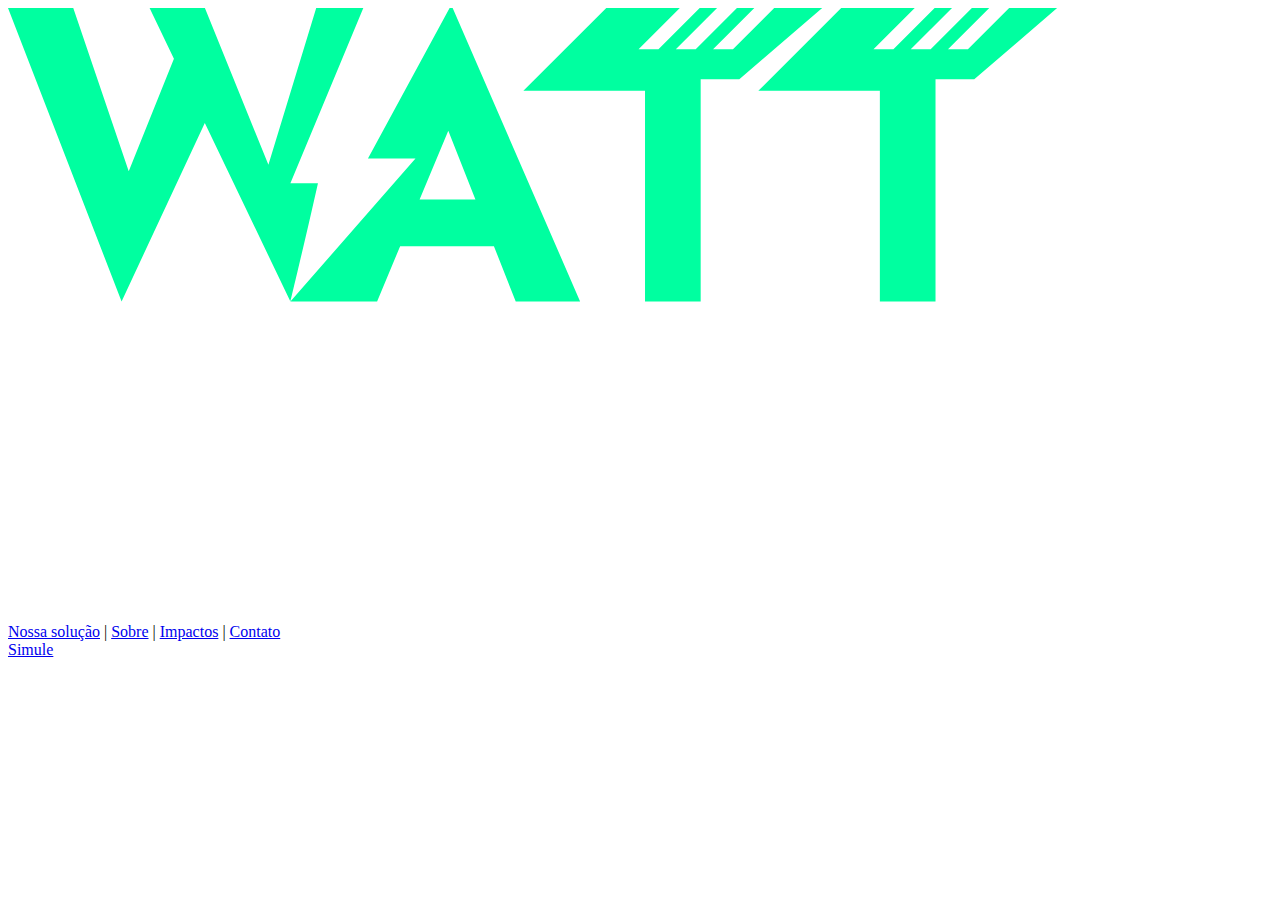
==== page/index.html @ 03fb56af "add: wrapper divs, site logo and navigation menu elements" ====
<!DOCTYPE html>
<html lang="en">
<head>
    <meta charset="UTF-8">
    <meta name="viewport" content="width=device-width, initial-scale=1.0">
    <title>WattWalk</title>
    <link rel="stylesheet" href="style.css">
</head>
<body>
    <div class="wrap">
        <div class="topnav">
            <div class="left">
                <img src="images/logo-01.svg">
            </div>
            <div class="right">
                <a class="right-text" href="#about-key"><span>Nossa solução</span></a>
                <a>|</a>
                <a class="right-text" href="#second-section">Sobre</a>
                <a>|</a>
                <a class="right-text" href="#impact-section">Impactos</a>
                <a>|</a>
                <a class="right-text" href="#contact">Contato</a>
                <a></a>
                <div class="simule-btn"><a href="#simulation">Simule</a></div>
            </div>

    </div>
    <script src="script.js"></script>
</body>
</html>
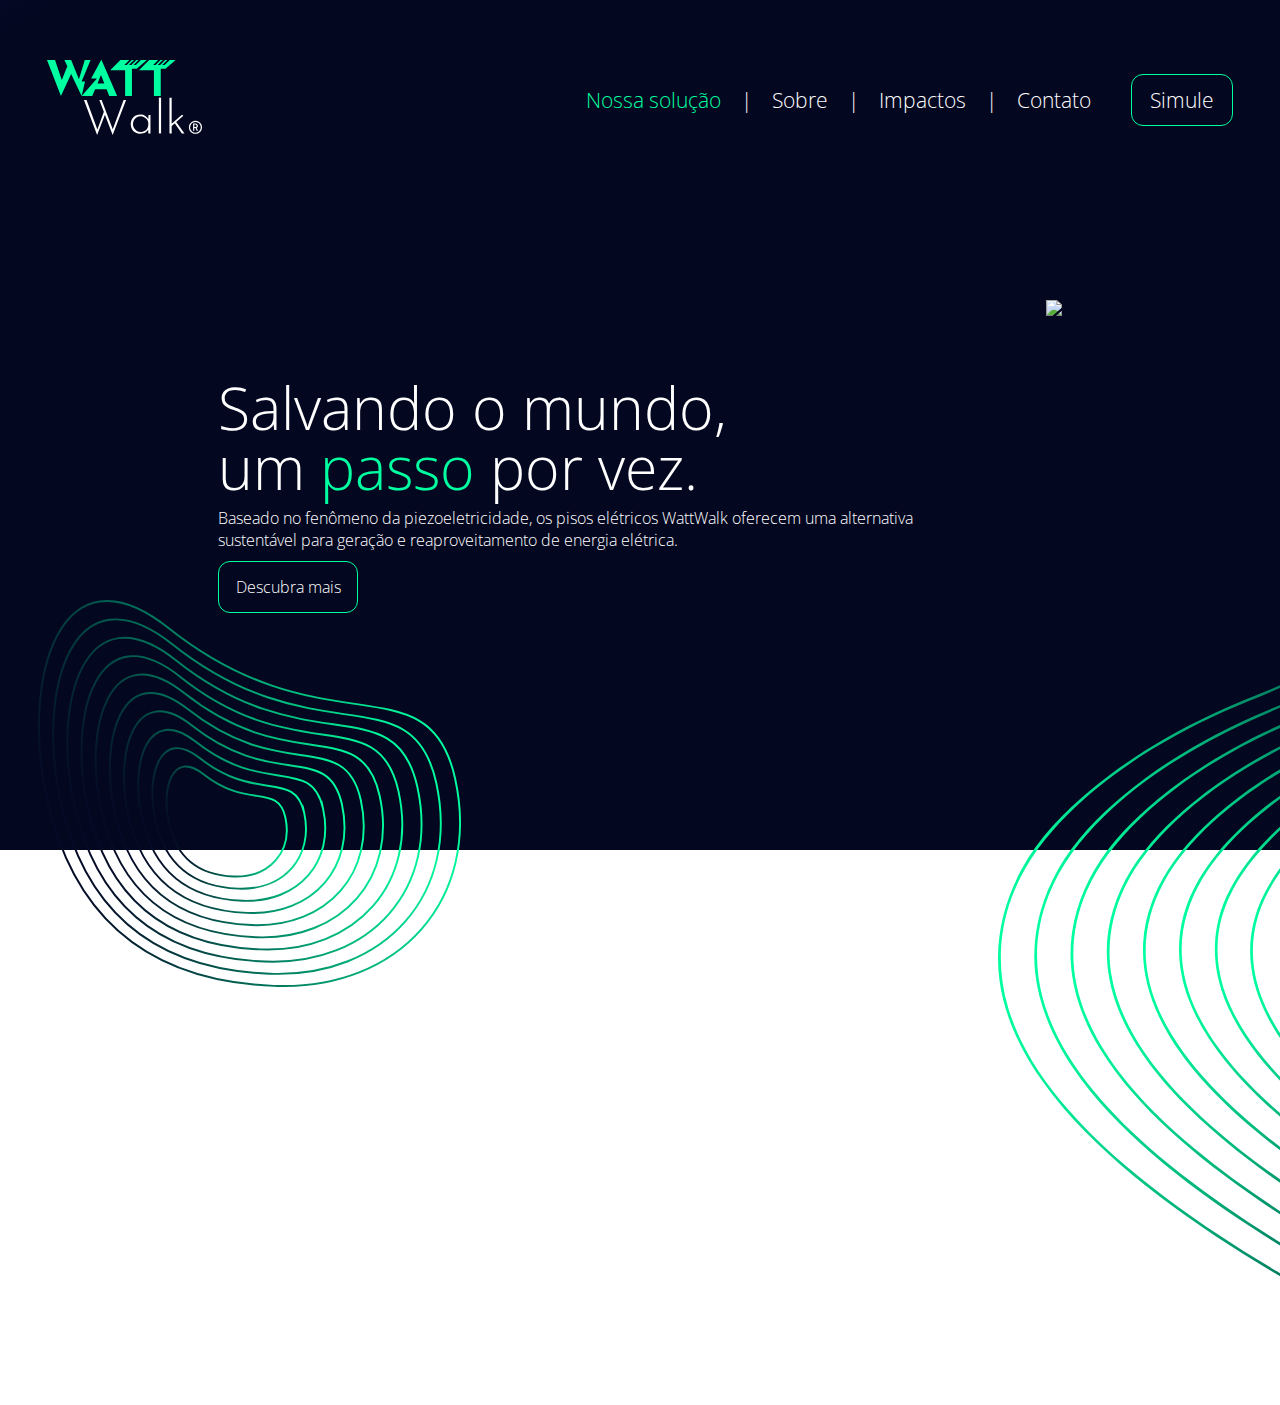
==== commit 1f6a6fbd: "add background elements for visual quality" ====
--- a/page/index.html
+++ b/page/index.html
@@ -7,6 +7,8 @@
     <link rel="stylesheet" href="style.css">
 </head>
 <body>
+    <img class="blend-curves" src="images/blend-curves-01.svg">
+    <img class="blend-elipses" src="images/blend-elipses-01.svg">
     <div class="wrap">
         <div class="topnav">
             <div class="left">
@@ -23,6 +25,28 @@
                 <a></a>
                 <div class="simule-btn"><a href="#simulation">Simule</a></div>
             </div>
+        </div>
+        <div class="landing-section">
+            <div class="landing-text">
+                <div class="landing-intro">
+                    <p class="salvando">Salvando o mundo,</p>
+                    <p>um <span>passo </span>por vez.</p>
+                </div>
+                <div class="landing-subtext">
+                    <p>Baseado no fenômeno da piezoeletricidade, os pisos elétricos WattWalk oferecem uma alternativa sustentável para geração e reaproveitamento de energia elétrica.</p>
+                </div> 
+                <div class="intro-btn">
+                    <a href="#about-key">Descubra mais</a>
+                </div>
+            </div>
+            <div class="landing-image">
+                <img src="images/walk-model-01.svg" height="200px">
+            </div>
+        </div>      
+        <div id="about-key"></div>  
+
+
+
 
     </div>
     <script src="script.js"></script>
--- a/page/style.css
+++ b/page/style.css
@@ -0,0 +1,145 @@
+@import url('https://fonts.googleapis.com/css2?family=Open+Sans:ital,wght@0,300..800;1,300..800&display=swap');
+* {
+    margin:0;
+    padding:0;
+    overflow-x: hidden;
+}
+html {
+    scroll-behavior: smooth;
+}
+body {
+    font-family: 'Open Sans', sans-serif;
+}
+.wrap {
+    background-image:radial-gradient(farthest-corner at -400px -400px,#0B135D 0%,#040720 30%);
+    background-size: cover;
+    display: flex;
+    flex-direction: column;
+    align-items: center;
+    gap:150px;
+}
+.topnav {
+    display:flex;
+    flex-direction:row;
+    justify-content: center;
+    align-items:center;
+    gap:30vw;
+    height:200px;
+    align-items: center;
+}
+.topnav .left img {
+    height:75px;
+    width:auto;
+}
+.topnav .right{
+    display:flex;
+    gap:20px;
+    color:white;
+    white-space: nowrap;
+    align-items: center;
+}
+.topnav .right a {
+    text-decoration: none;
+    color:white;
+    font-weight:100;
+    font-size:1.3rem;
+}
+
+.topnav .right .simule-btn a{
+    border: 1px solid #00FFA0;
+    border-radius: 12px;
+    height:50px;
+    width:100px;
+    display:flex;
+    justify-content: center;
+    align-items: center;
+    position: relative;
+    text-decoration: none;
+}
+
+.right a:hover{
+    text-decoration: underline;
+    text-decoration-color: #00FFA0;
+    text-underline-offset: 5px;
+    text-decoration-thickness: 2px;
+    }
+
+span {
+    color:#00FFA0;
+}
+
+.landing-text p{
+    font-size: 3.7em;
+    color:white;
+    font-weight: 200;
+    position: relative;
+    white-space: nowrap;
+}
+.landing-section {
+    display:flex;
+    flex-direction:row;
+    justify-content: center;
+    position: relative;
+    top: -50px;
+}
+.landing-text {
+    display: flex;
+    flex-direction: column;
+    justify-content: center;
+}
+.landing-intro {
+    display:flex;
+    flex-direction: column;
+}
+.landing-text .landing-intro .salvando{
+    top:20px;
+    position:relative;
+}
+
+.landing-section .landing-image {
+    margin-left:10vw;
+    position: relative;
+    display: flex;
+    justify-content: center;
+}
+.landing-section .landing-subtext p {
+    font-size: 16px;
+    white-space: normal;
+}
+.landing-section .landing-subtext {
+    width:700px;
+}
+.landing-image img {
+    height:350px;
+    position: relative;
+}
+.intro-btn a{
+    text-decoration: none;
+    color: white;
+    border: 1px solid #00FFA0;
+    border-radius: 12px;
+    width:auto;
+    height:50px;
+    display: flex;
+    justify-content: center;
+    align-items: center;
+    font-weight: 200;
+}
+.intro-btn {
+    width:20%;
+    position: relative;
+    height:auto;
+    top:10px;
+}
+.blend-curves {
+    position: absolute;
+    height: 95%;
+    top:550px;
+    left:78vw;
+}
+.blend-elipses {
+    position: absolute;
+    height: 43%;
+    top:600px;
+    left:3vw;
+}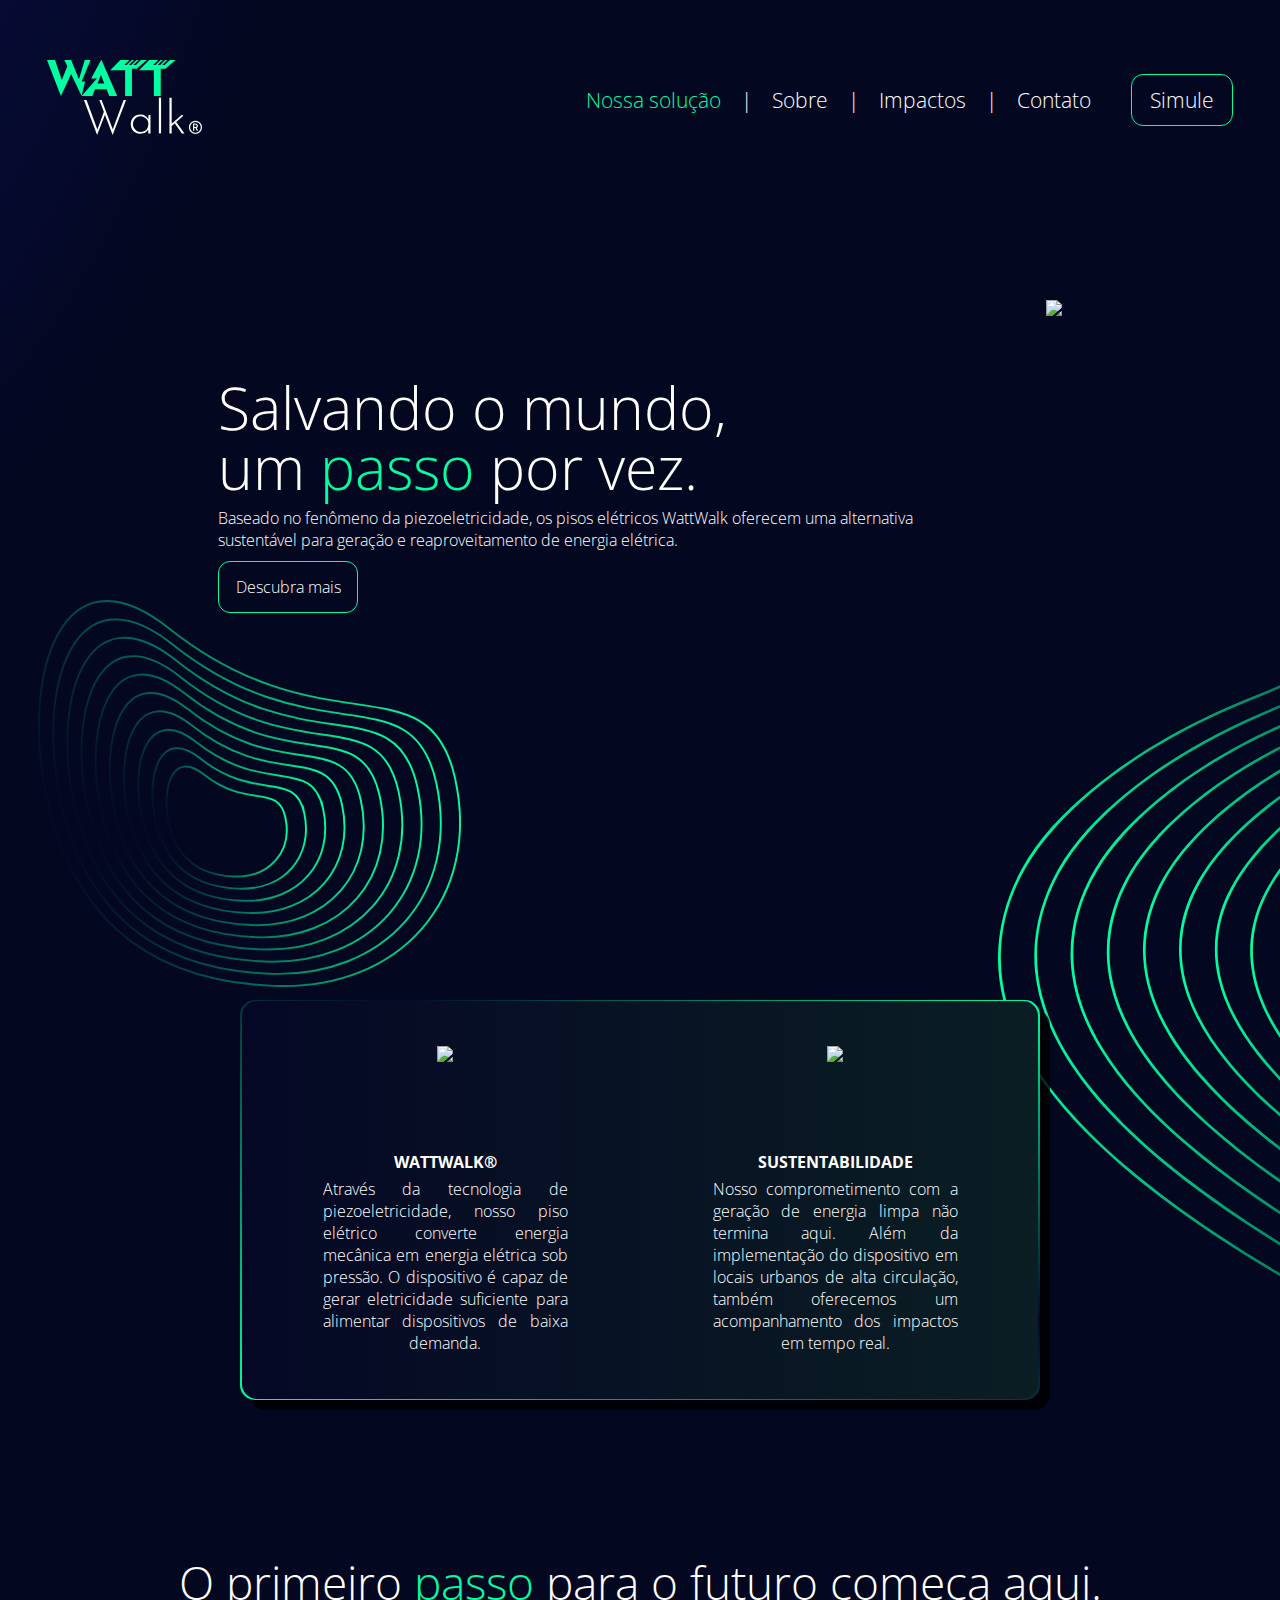
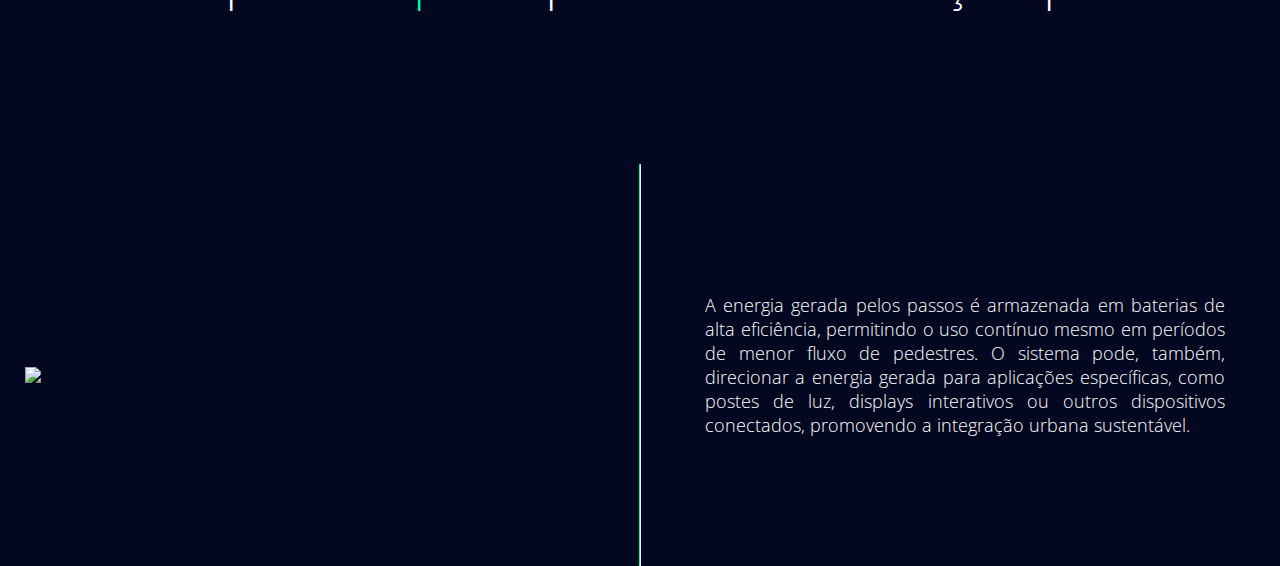
==== commit 451fb030: "add: second section containing product information, along with new image, div declarations and posit" ====
--- a/page/index.html
+++ b/page/index.html
@@ -44,7 +44,31 @@
             </div>
         </div>      
         <div id="about-key"></div>  
-
+        <div id="about" class="about-section">
+            <div class="about-mask">
+                <div class="about-wattwalk">
+                    <img class="about-icon" src="images/boot-icon-01.svg">
+                    <p class="about title"><strong>WATTWALK®</strong></p>
+                    <p class="about text">Através da tecnologia de piezoeletricidade, nosso piso elétrico converte energia mecânica em energia elétrica sob pressão. O dispositivo é capaz de gerar eletricidade suficiente para alimentar dispositivos de baixa demanda.</p>
+                </div>
+                <div class="about-sustainability">
+                    <img class="world-icon" src="images/world-icon-01.svg">
+                    <p class="about title"><strong>SUSTENTABILIDADE</strong></p>
+                    <p class="about text">Nosso comprometimento com a geração de energia limpa não termina aqui. Além da implementação do dispositivo em locais urbanos de alta circulação, também oferecemos um acompanhamento dos impactos em tempo real.</p>
+                </div>
+            </div>
+        </div> 
+        <div class="about-second" id="second-section">
+            <p>O primeiro<span> passo </span>para o futuro começa aqui.</p>
+            <div class="about-second-part">
+                <div class="model">
+                <img src="images/wattwalk-model-01.png" height="400px" width="auto"></div>
+                <hr>
+                <div class="second-text"><p>A energia gerada pelos passos é armazenada em baterias de alta eficiência, permitindo o uso contínuo mesmo em períodos de menor fluxo de pedestres. O sistema pode, também, direcionar a energia gerada para aplicações específicas, como postes de luz, displays interativos ou outros dispositivos conectados, promovendo a integração urbana sustentável. </p></div>
+            </div>
+            
+            
+        </div>
 
 
 
--- a/page/style.css
+++ b/page/style.css
@@ -142,4 +142,86 @@
     height: 43%;
     top:600px;
     left:3vw;
+}
+
+.about-section {
+    height:400px;
+    width:800px;
+    border-radius: 15px;
+    background-image: linear-gradient(to bottom left, #00FFA0 0%, #050825 40%, #00FFA0 100%);
+    display: flex;
+    justify-content: center;
+    align-items: center;
+    z-index:1;
+    box-shadow: 10px 10px 0px 0px rgba(0, 0, 0, 0.8);
+}
+.about-mask {
+    height:99.6%;
+    width:99.5%;
+    border-radius: 15px;
+    background-image: linear-gradient(to left, #0A1E23 0%, #050825 100%);
+    display: flex;
+    flex-direction: row;
+    justify-content: center;
+    align-items: center;
+    z-index: 1;
+    gap:40px;
+}
+.about-mask >div {
+    height:auto;
+    width:350px;
+    display: flex;
+    justify-content: center;
+    align-items: center;
+    flex-direction: column;
+    gap:5px;
+    color: white;
+}
+.about-section img {
+    height: 100px;
+    width: auto;
+}
+p.about.text{
+    font-size: 16px;
+    font-weight: 200;
+    white-space: normal;
+    width:70%;
+    height:auto;
+    text-align: justify;
+    text-align-last:center;
+}
+.about-second {
+    color: white;
+    font-size: 2.9em;
+    font-weight: 200;
+    display:flex;
+    flex-direction: column;
+    justify-content: center;
+    align-items: center;
+    gap:150px;
+    text-align: justify;
+    z-index:1;
+}
+.about-second-part {
+    display:flex;
+    flex-direction:row;
+    justify-content: center;
+    align-items: center;
+    gap:5vw;
+}
+.second-text p{
+    font-size: 18px;
+    width:520px;
+}
+.second-text{
+    width:550px;
+}
+hr {
+    border-left: 0.1px solid #00FFA0;
+    height:400px;
+}
+
+.model, .model img{
+    height:auto;
+    width:550px;
 }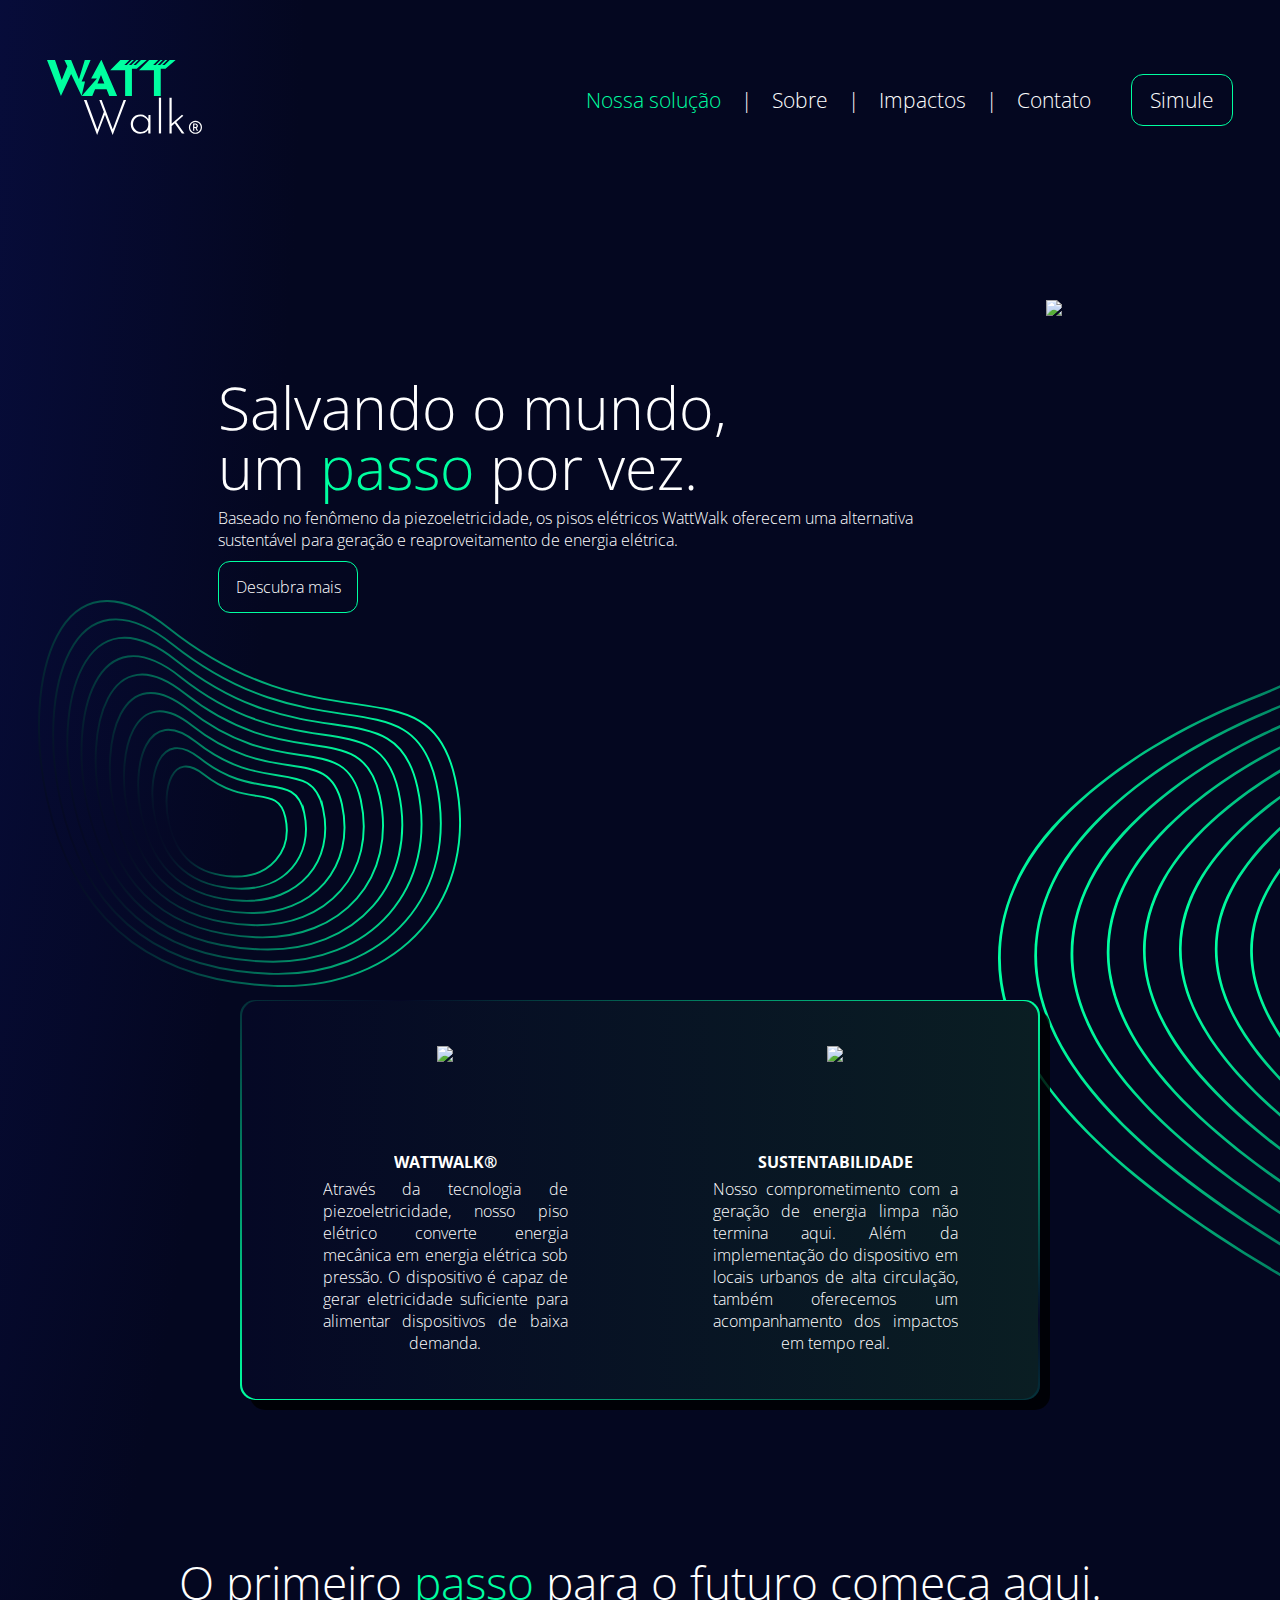
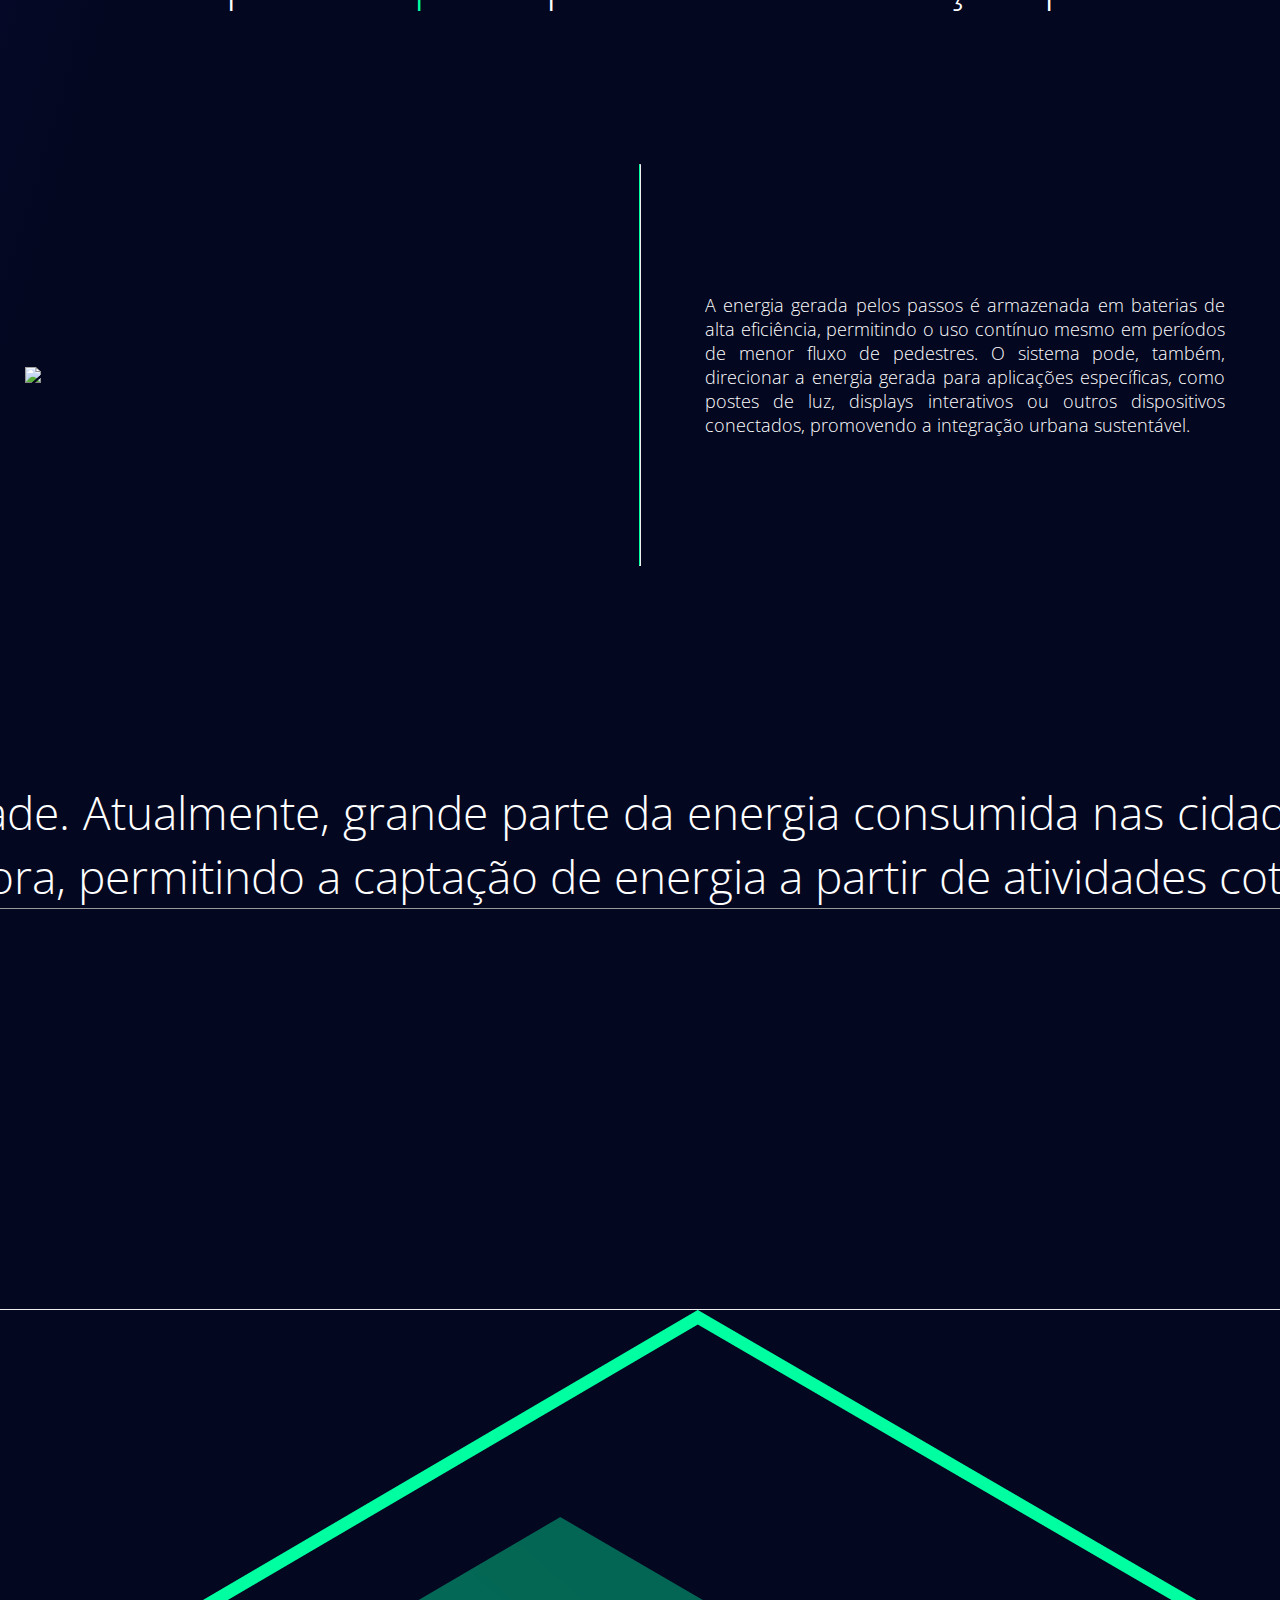
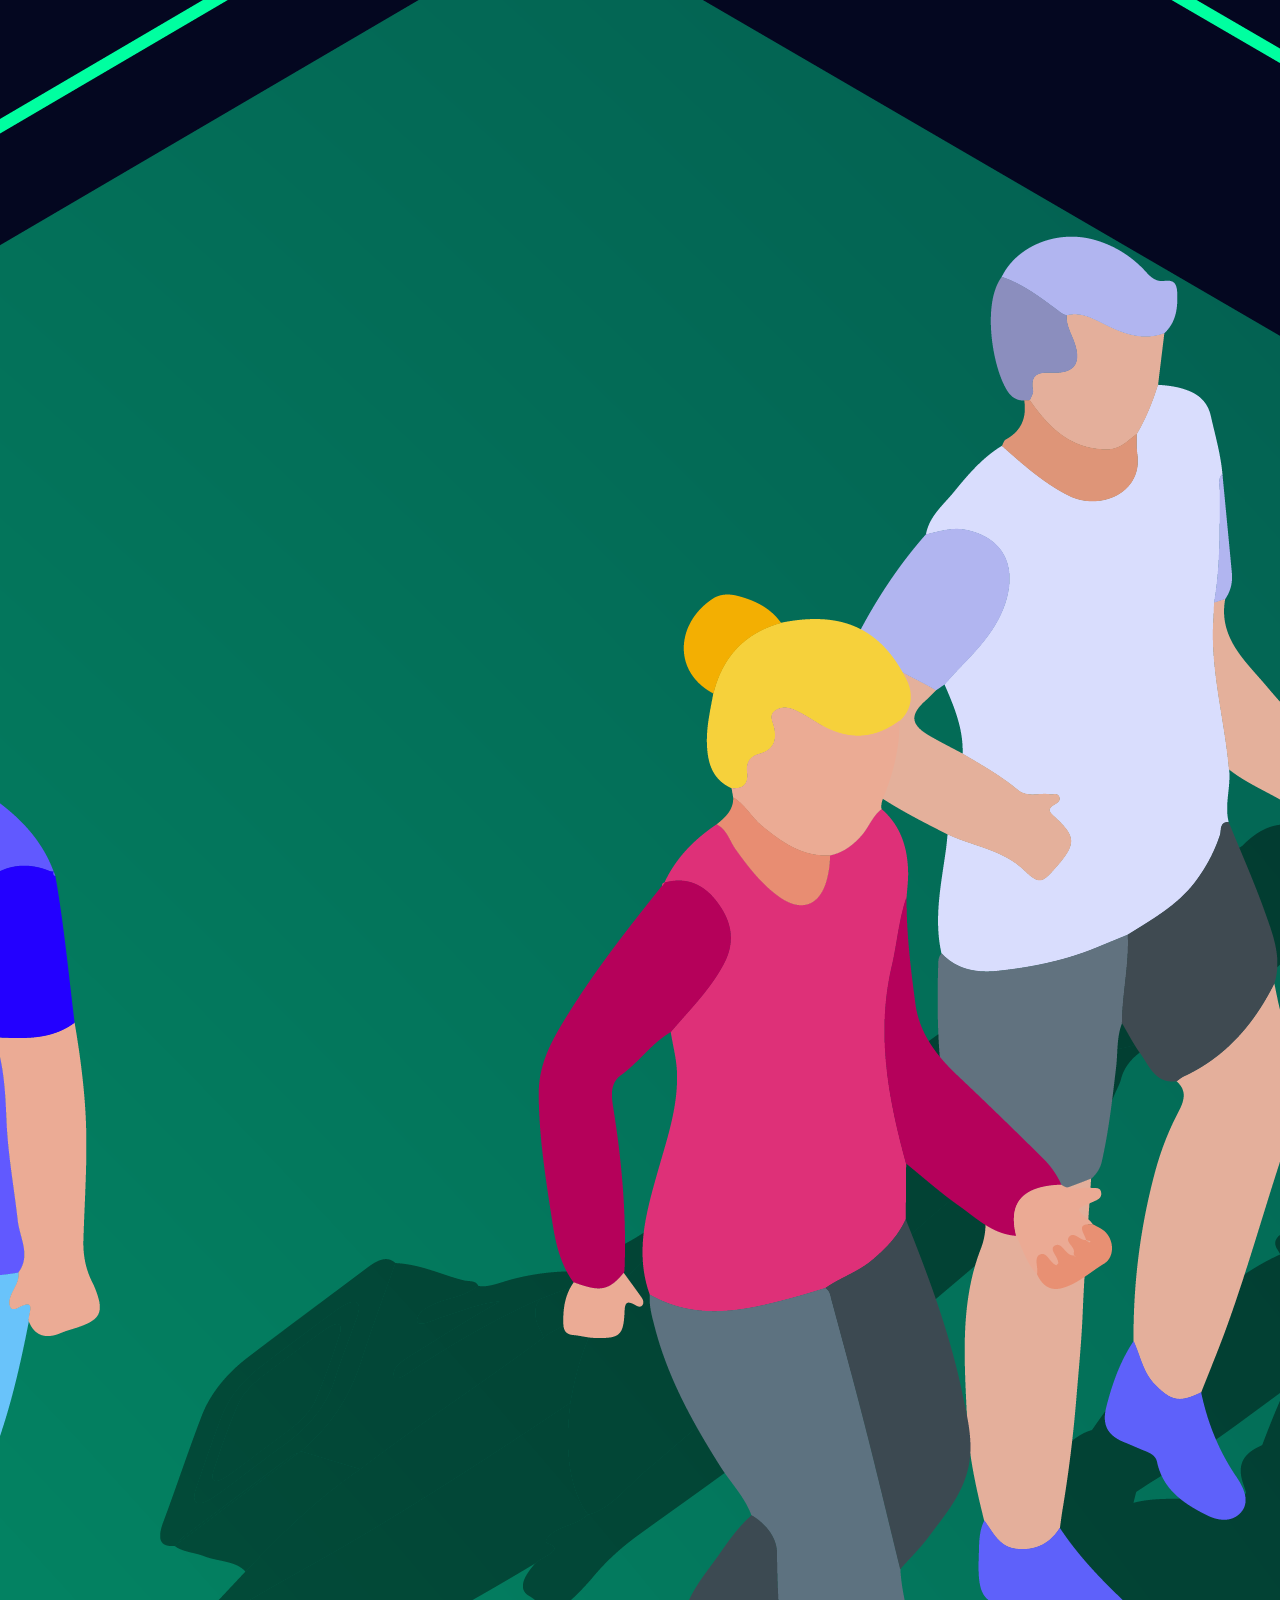
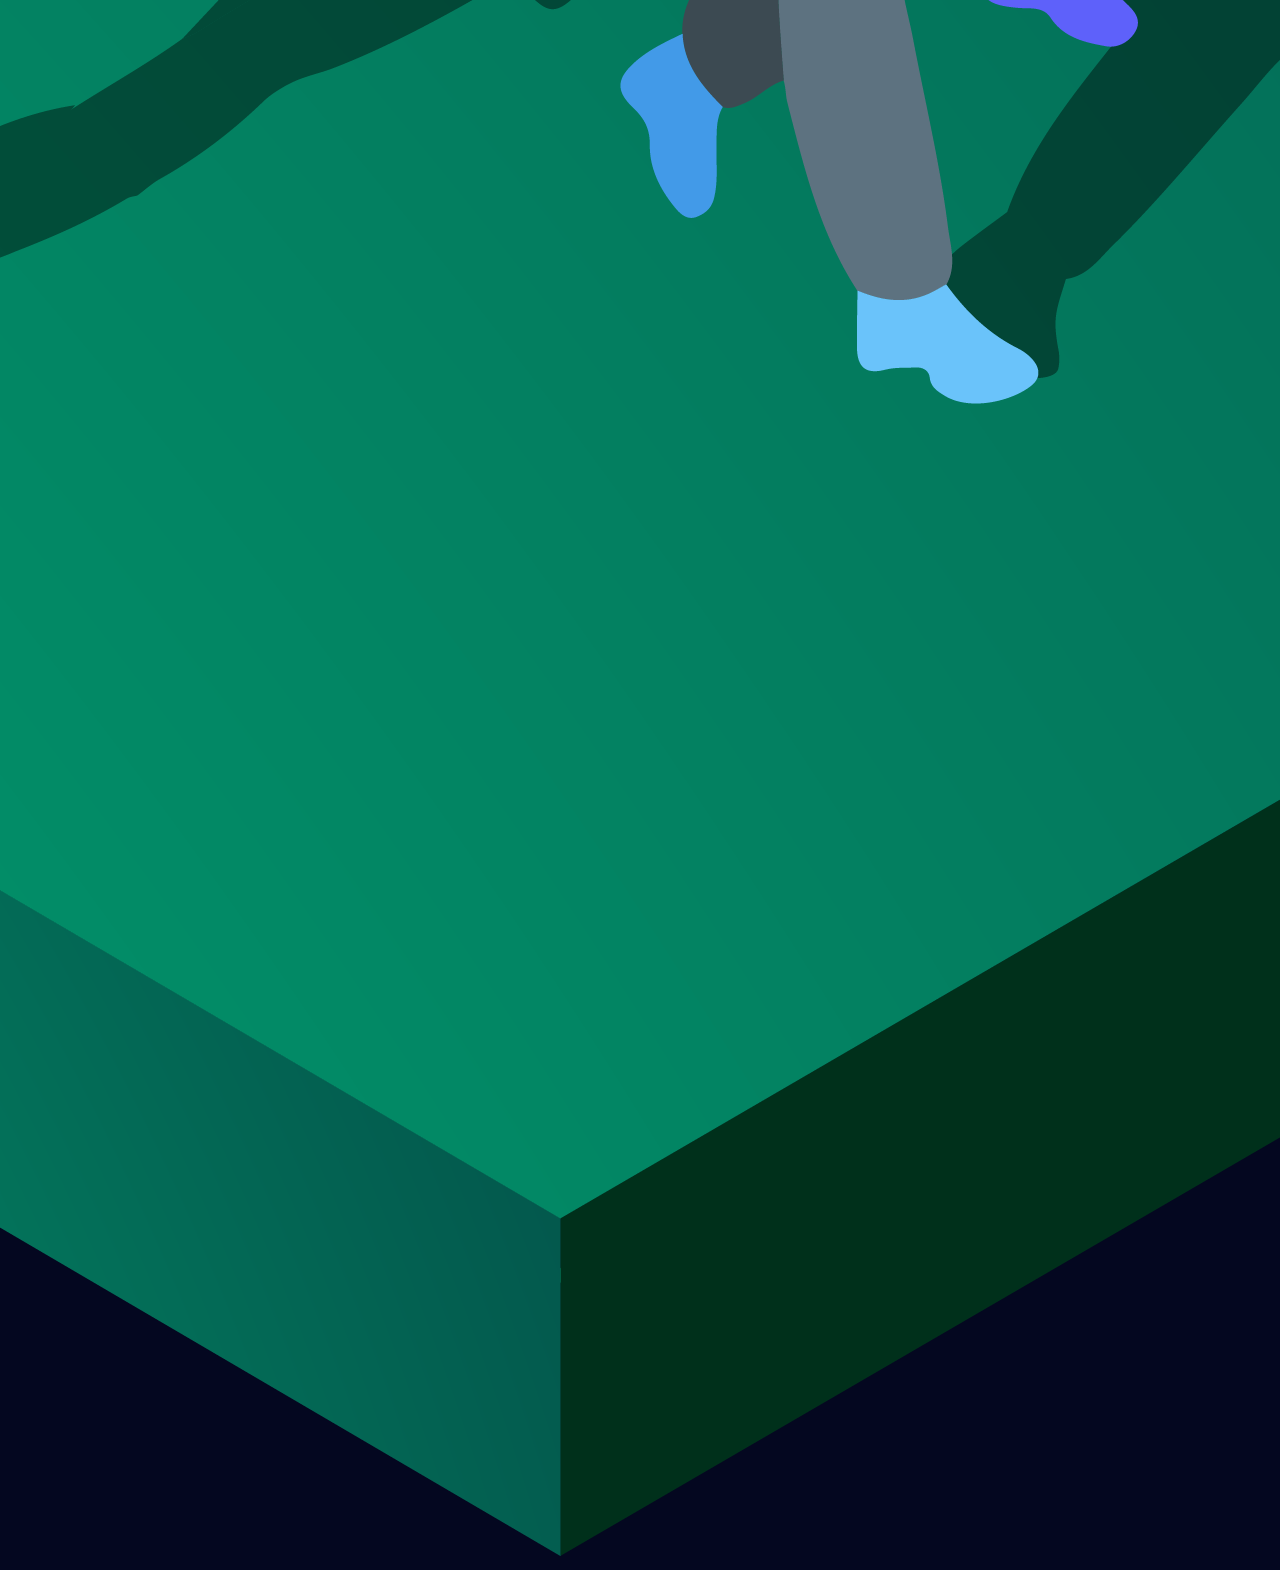
==== commit e9ab34b2: "add: HTML divs and elements for impact section" ====
--- a/page/index.html
+++ b/page/index.html
@@ -67,7 +67,18 @@
                 <div class="second-text"><p>A energia gerada pelos passos é armazenada em baterias de alta eficiência, permitindo o uso contínuo mesmo em períodos de menor fluxo de pedestres. O sistema pode, também, direcionar a energia gerada para aplicações específicas, como postes de luz, displays interativos ou outros dispositivos conectados, promovendo a integração urbana sustentável. </p></div>
             </div>
             
-            
+            <div class="impact-section" id="impact-section">
+                <p>Solução<span> permanente </span>para um problema temporário.</p>
+                <div class="impact-subsection">
+                    <div class=impact-text>
+                        <p>A crescente urbanização traz desafios relacionados ao consumo energético e à sustentabilidade. Atualmente, grande parte da energia consumida nas cidades é gerada por fontes não renováveis, que contribuem significativamente para a emissão de gases de efeito estufa. A tecnologia piezoelétrica apresenta-se como uma alternativa promissora, permitindo a captação de energia a partir de atividades cotidianas, como caminhadas.</p>
+                    </div>
+                    <hr>
+                    <div class="impact-img">
+                        <img src="images/people-01.png">
+                    </div>
+                </div>
+            </div> 
         </div>
 
 
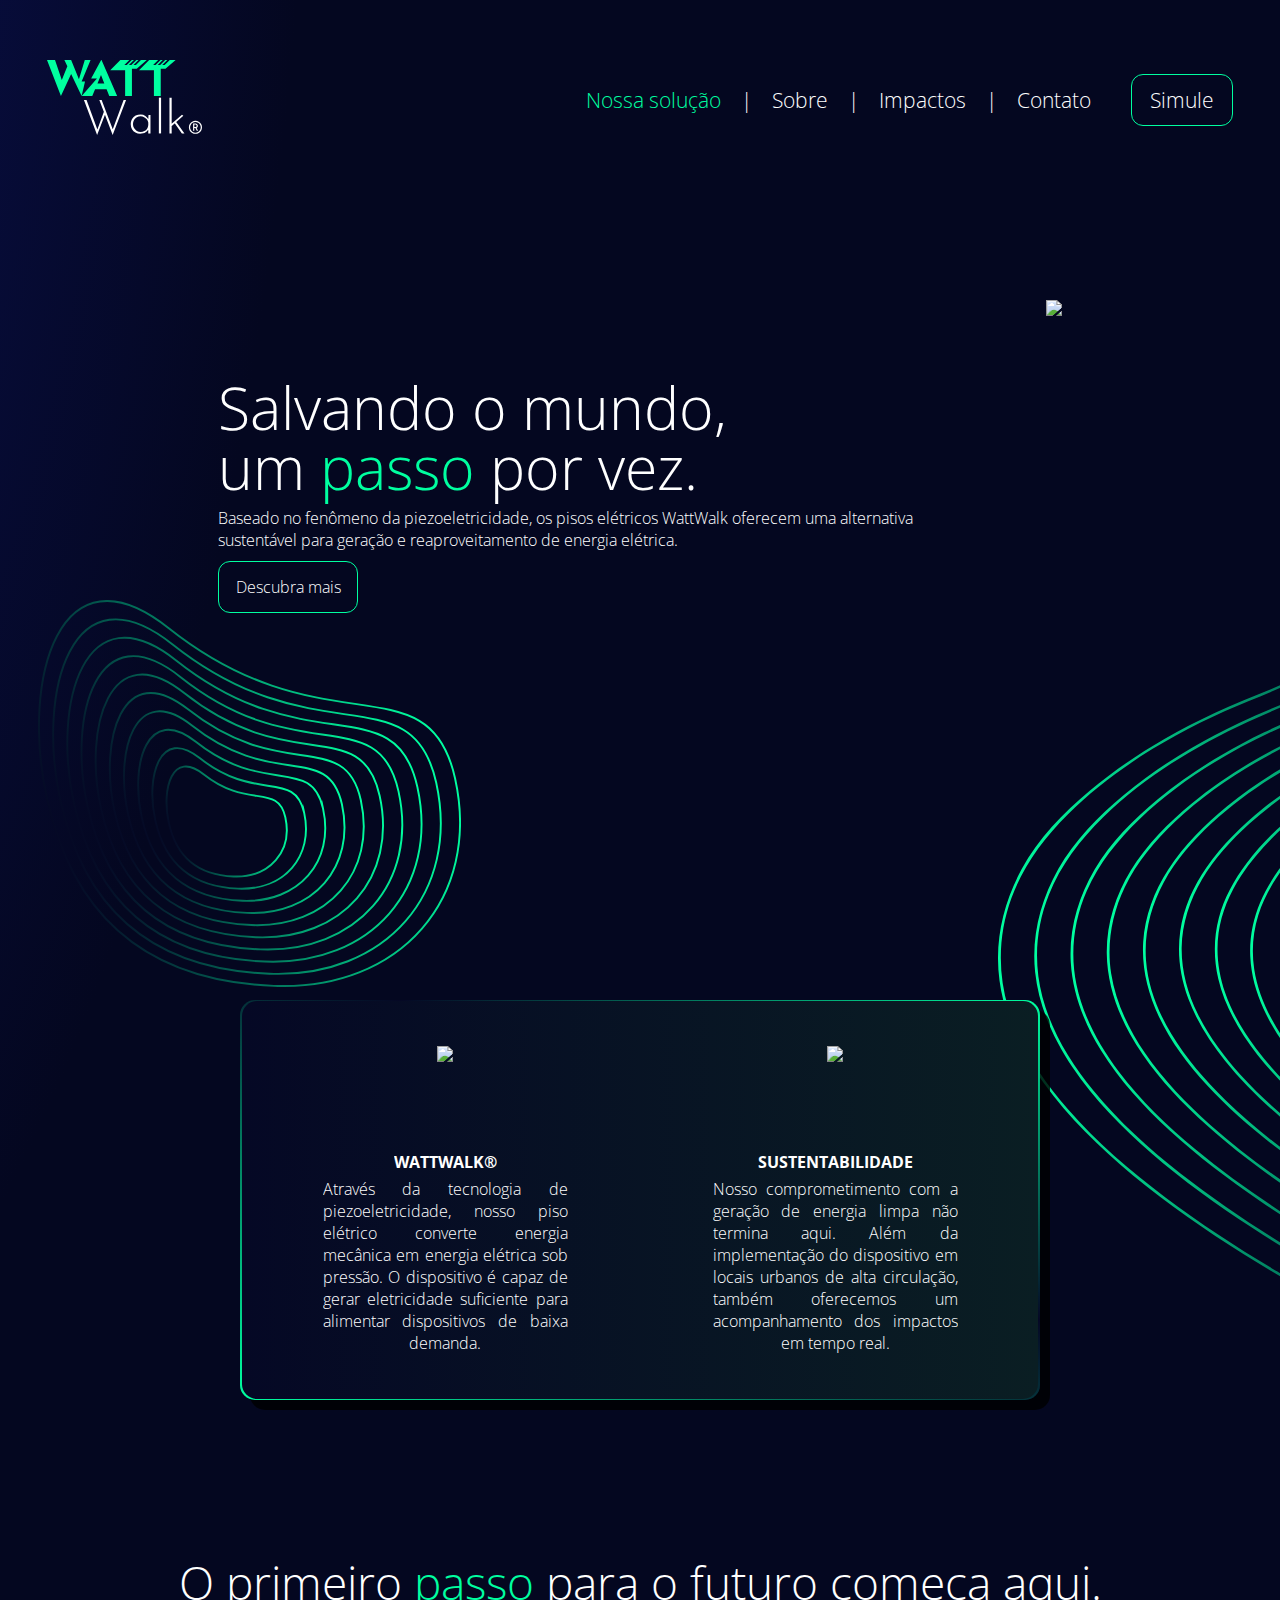
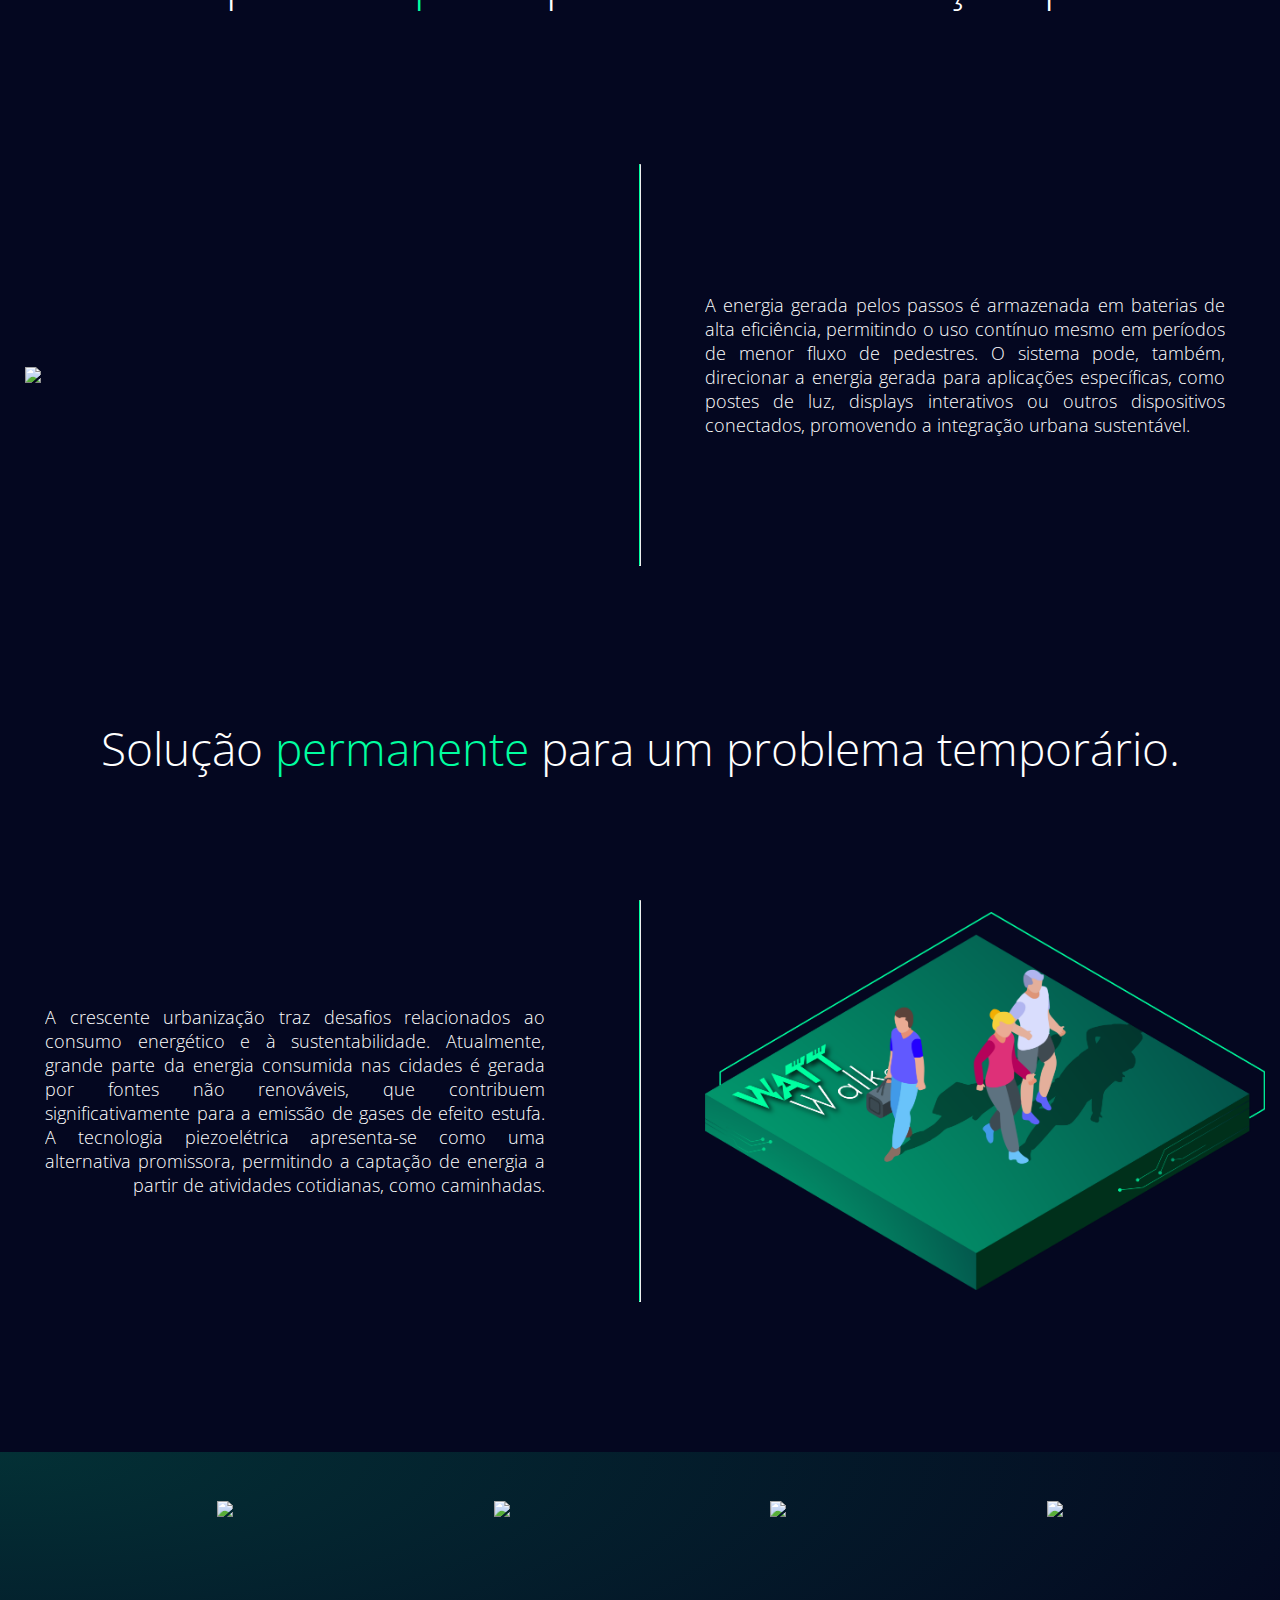
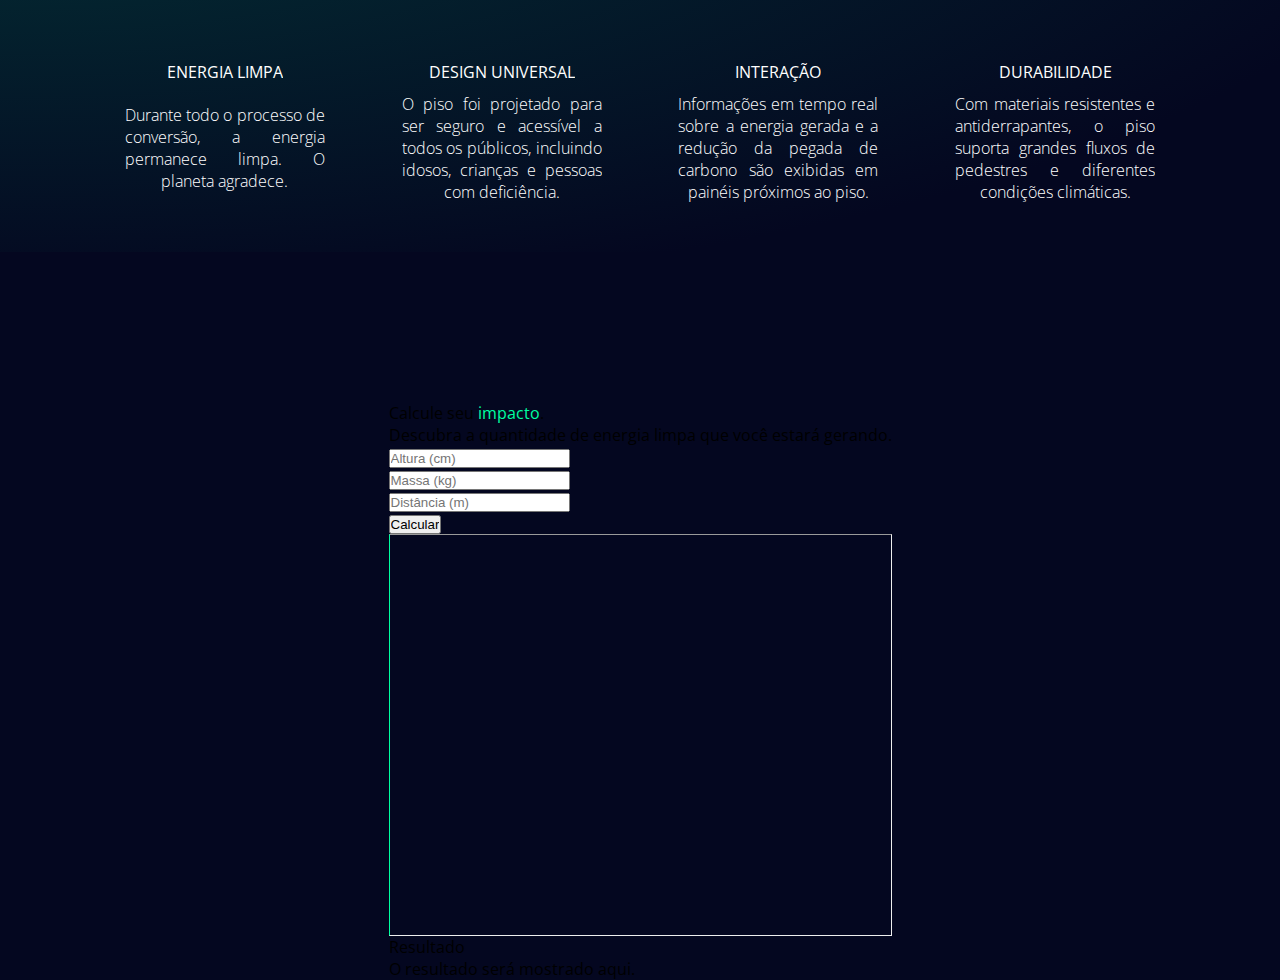
==== commit 299a2f5c: "add: div elements for simulation section, along with mask division for gradient border effect and bu" ====
--- a/page/index.html
+++ b/page/index.html
@@ -79,6 +79,51 @@
                     </div>
                 </div>
             </div> 
+            <div class="benefit-section">
+                <div class="benefit-img">
+                    <div><img src="images/energy-icon-01.svg" height="150px" width="auto"></div>
+                    <div><img src="images/design-icon-01.svg" height="150px" width="auto"></div>
+                    <div><img src="images/interaction-icon-01.svg" height="150px" width="auto"></div>
+                    <div><img src="images/durability-icon-01.svg" height="150px" width="auto"></div>
+                </div>
+                <div class="benefit-title">
+                    <div><strong>ENERGIA LIMPA</strong></div>
+                    <div><strong>DESIGN UNIVERSAL</strong></div>
+                    <div><strong>INTERAÇÃO</strong></div>
+                    <div><strong>DURABILIDADE</strong></div>
+                </div>
+                <div class="benefit-text" id="benefit-text">
+                    <div><p>Durante todo o processo de conversão, a energia permanece limpa. O planeta agradece.</p></div>
+                    <div><p>O piso foi projetado para ser seguro e acessível a todos os públicos, incluindo idosos, crianças e pessoas com deficiência.</p></div>
+                    <div><p>Informações em tempo real sobre a energia gerada e a redução da pegada de carbono são exibidas em painéis próximos ao piso.</p></div>
+                    <div><p>Com materiais resistentes e antiderrapantes, o piso suporta grandes fluxos de pedestres e diferentes condições climáticas.</p></div>
+                </div>
+            </div>
+        </div>
+        <div class="simulation-section" id="simulation">
+            <div class="simul-intro"><p>Calcule seu <span>impacto</span>.</p>
+            <p style="font-size:16px">Descubra a quantidade de energia limpa que você estará gerando.</p></div>
+            <div class="simulation-content">
+                <div class="simulation-mask">
+                    <div class="simul-form">
+                        <div class="simul-height">
+                                <input type="text" id="height" class="input-form" placeholder="Altura (cm)">
+                         </div>
+                         <div class="simul-weight">
+                                <input type="text" id="weight" class="input-form" placeholder="Massa (kg)">
+                         </div>
+                         <div class="simul-distance">
+                                <input type="text" id="dist" class="input-form" placeholder="Distância (m)">
+                         </div>
+                         <input type="button" value="Calcular" id="simul-btn" onclick="calculateSimul()">
+                    </div>
+                    <hr>
+                    <div class="simul-results">
+                        <div class="results"><p>Resultado</p></div>
+                        <div class="result-text">O resultado será mostrado aqui.</div>
+                    </div>
+                </div>
+            </div>
         </div>
 
 
--- a/page/style.css
+++ b/page/style.css
@@ -224,4 +224,70 @@
 .model, .model img{
     height:auto;
     width:550px;
-}+}
+
+.impact-section {
+    display:flex;
+    flex-direction: column;
+    justify-content: center;
+    align-items: center;
+    gap:120px;
+    white-space: nowrap;
+}
+.impact-subsection {
+    display:flex;
+    flex-direction: row;
+    justify-content: center;
+    align-items: center;
+    gap:5vw;
+}
+.impact-img, .impact-text {
+    display: flex;
+    justify-content: center;
+    align-items: center;
+}
+.impact-img {
+    height:auto;
+    width:560px;
+}
+.impact-text{
+    width:560px;
+    height:auto;
+    font-size: 18px;
+    color:rgb(255, 255, 255);
+    white-space: normal;
+    text-align: justify;
+}
+.impact-text p{
+    width:500px;
+    white-space: normal;
+    text-align: justify;
+    text-align-last:right
+}
+.benefit-section {
+    height:400px;
+    width:100vw;
+    background: radial-gradient(farthest-corner at 0 0, #00FFA0 -400%,#040720 80%);
+    display: flex;
+    flex-direction: column;
+    justify-content: center;
+    align-items: center;
+    gap:10px;
+    }
+    .benefit-section > div {
+        display: flex;
+        flex-direction: row;
+        justify-content: center;
+        align-items: center;
+        gap:6vw;
+    }
+    .benefit-section >div > div{
+        height: auto;
+        width: 200px;
+        font-size: 16px;
+        display: flex;
+        flex-direction: row;
+        justify-content: center;
+        align-items: center;
+        text-align-last:center;
+        }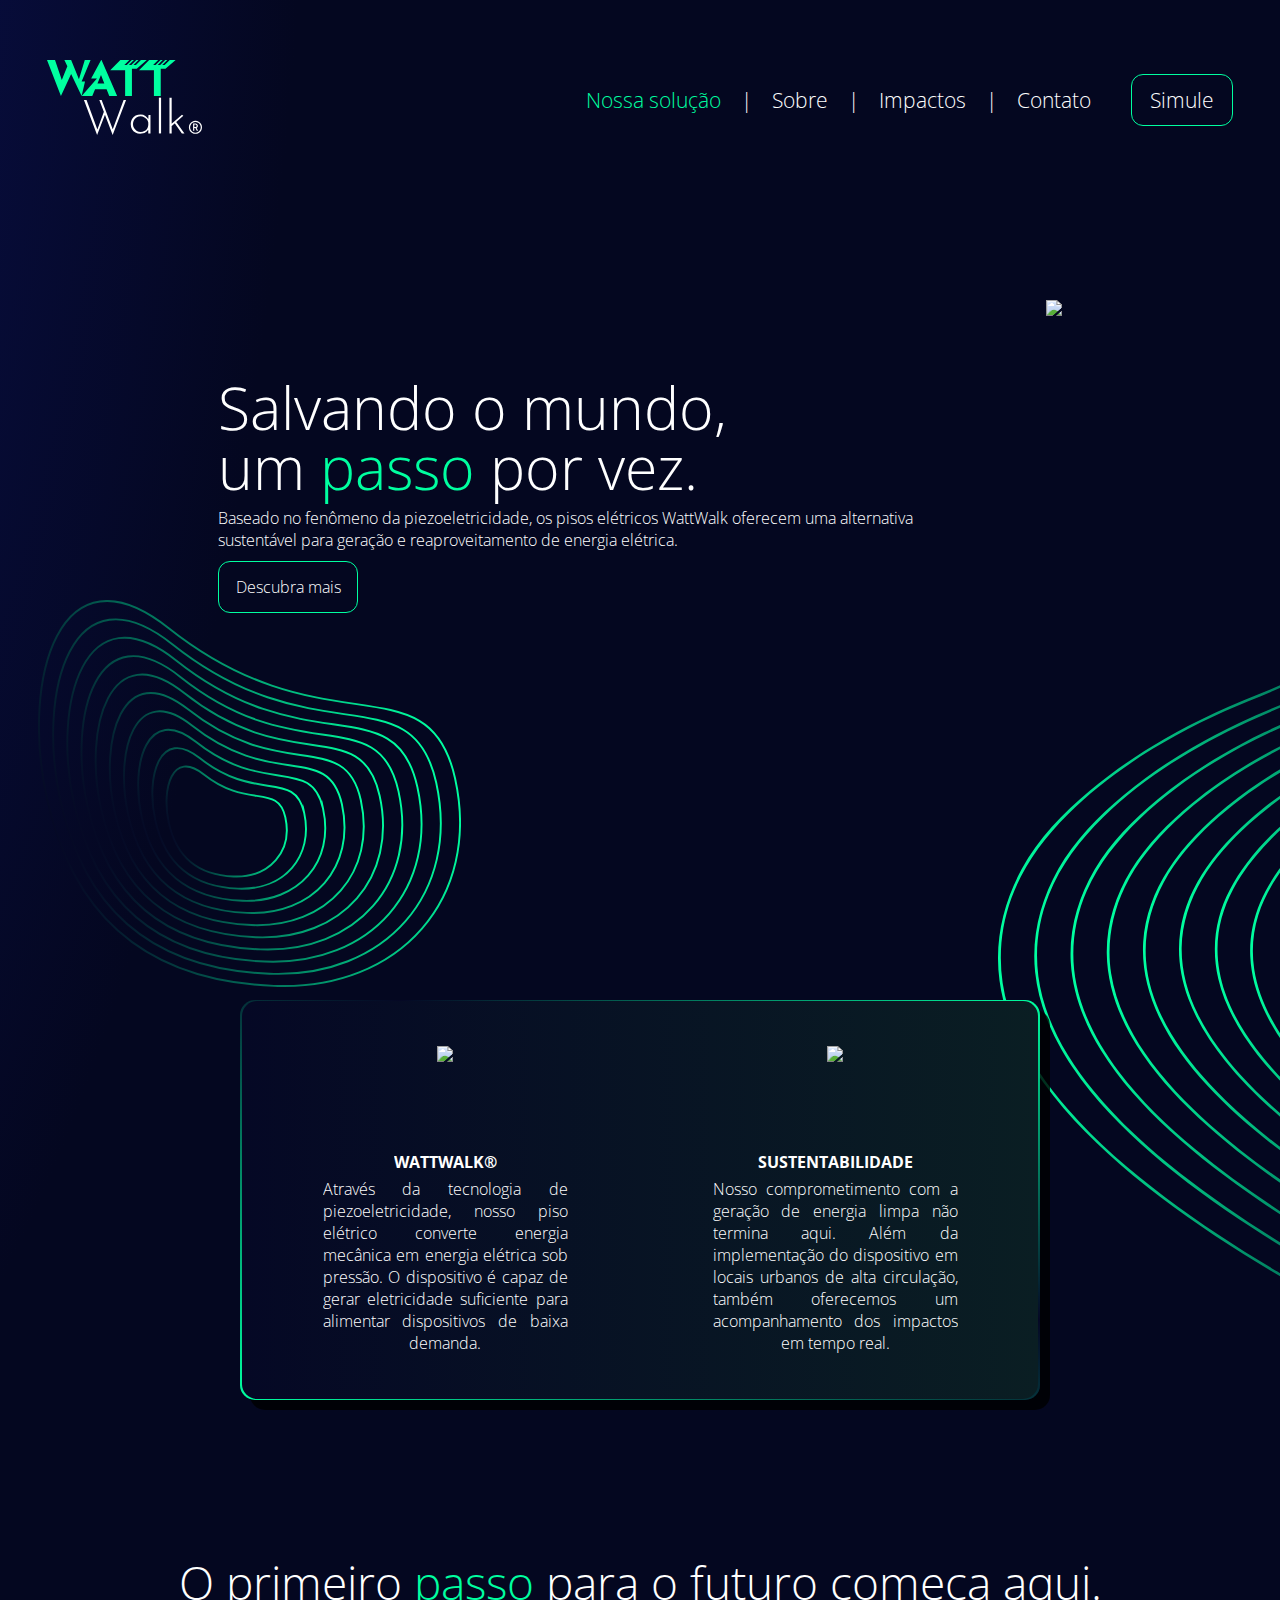
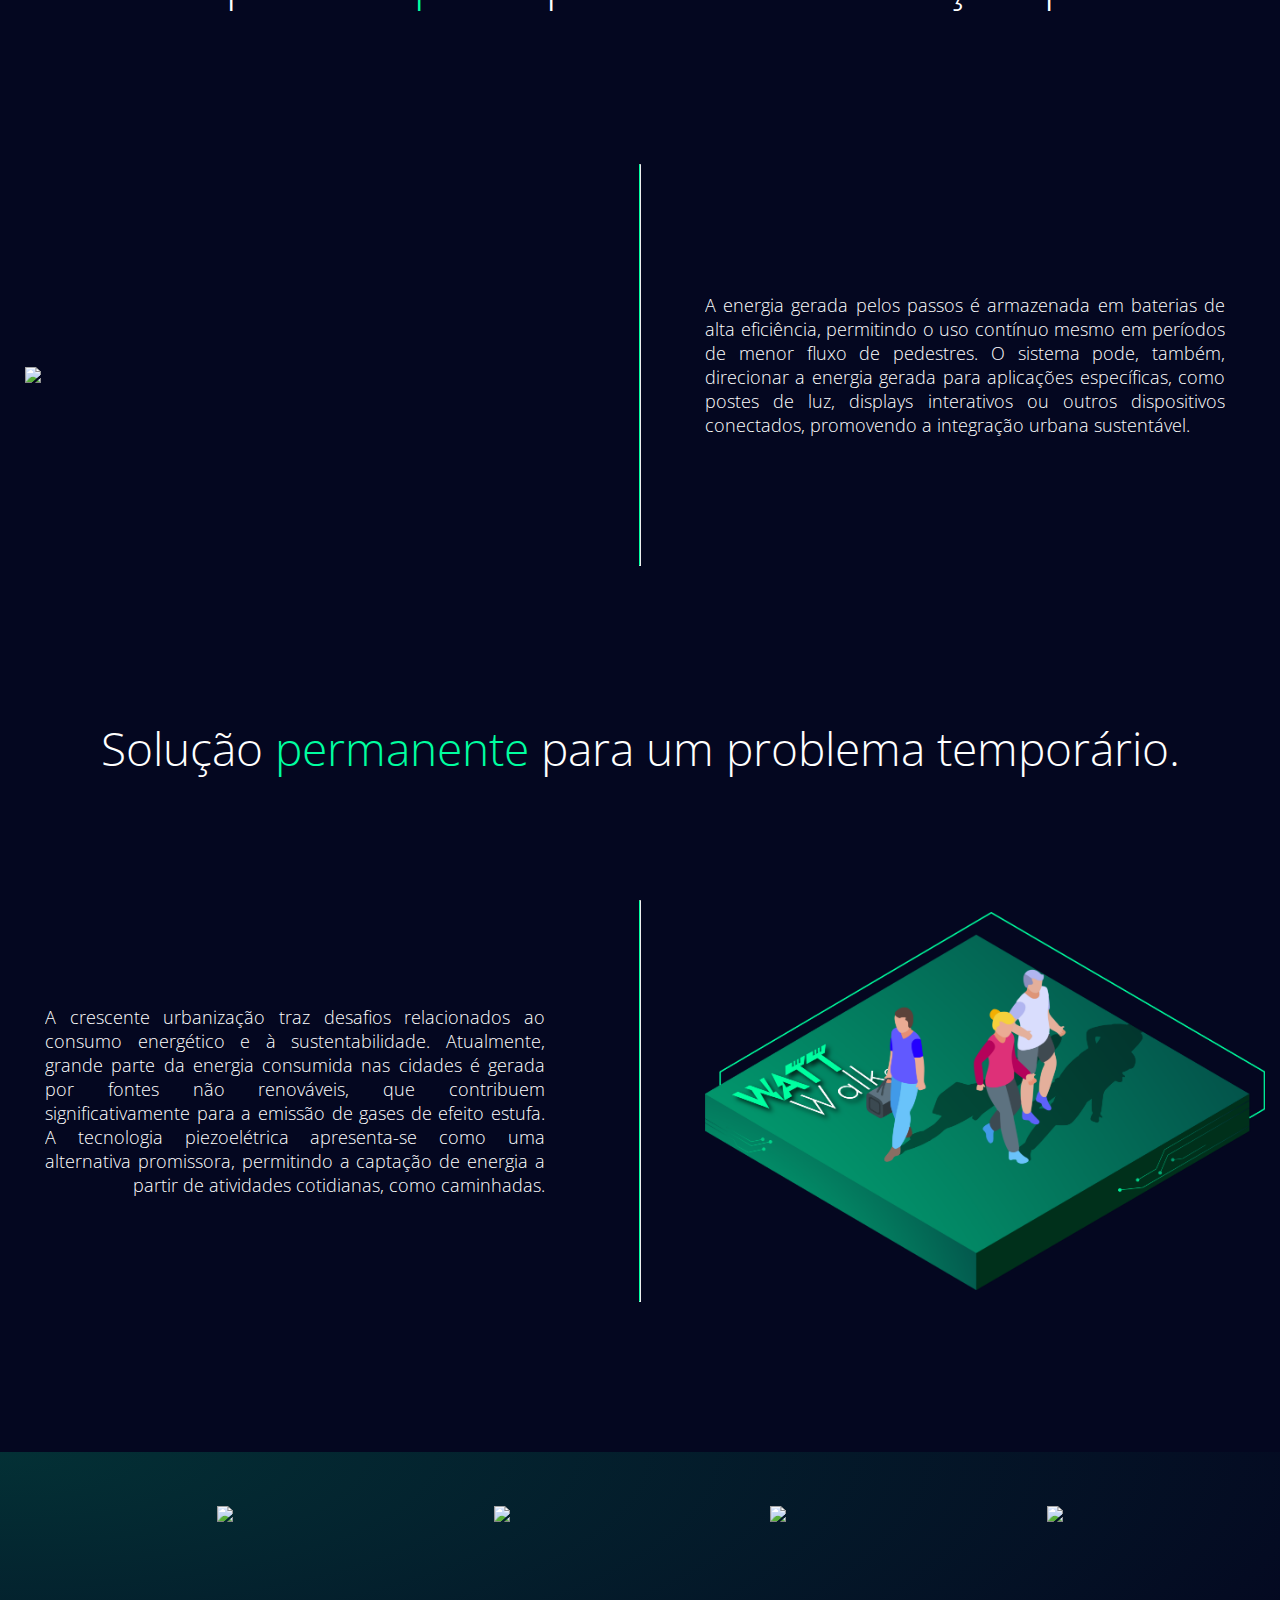
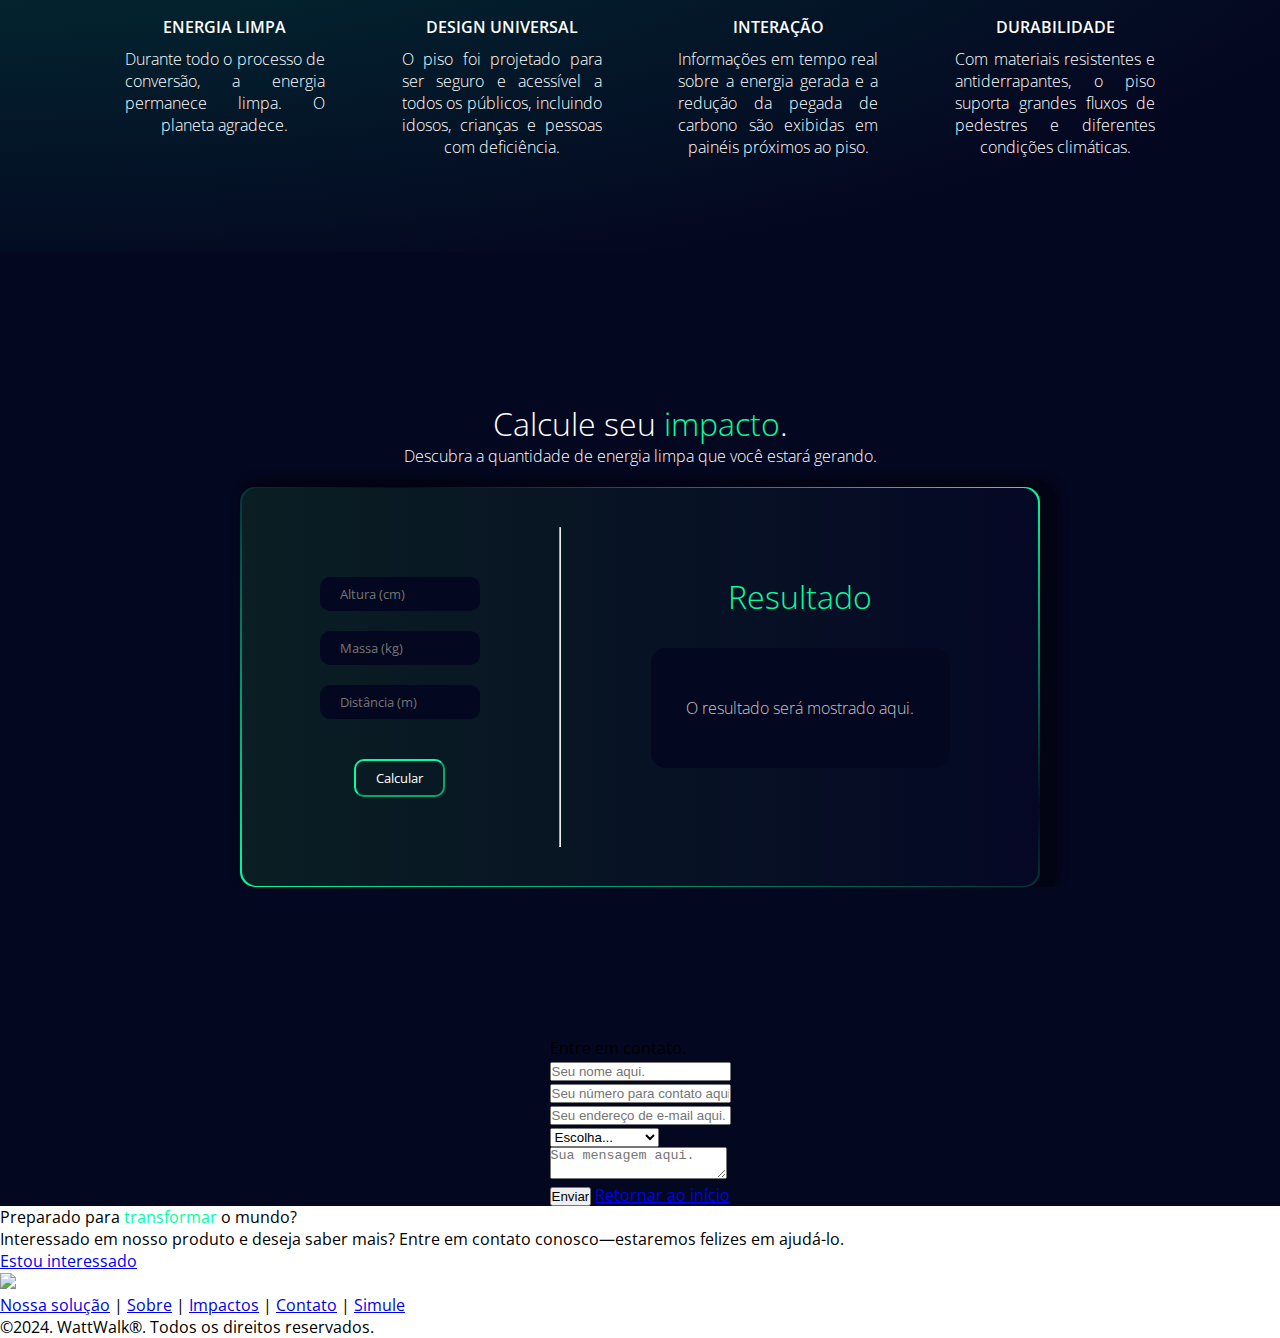
==== commit 597fcab5: "add: HTML elements for footer section" ====
--- a/page/index.html
+++ b/page/index.html
@@ -125,10 +125,65 @@
                 </div>
             </div>
         </div>
+        <div class="contact-section" id="contact">
+            <p id="contact-title">Entre em contato.</p>
+            <div class="contact-forms">
+                <div class="form name">
+                    <input type="text" id="contact-name" placeholder="Seu nome aqui.">
+                </div>
+                <div class=" form last-name">
+                    <input type="text" id="contact-phone" placeholder="Seu número para contato aqui.">
+                </div>
+                <div class="form email">
 
-
-
+                    <input type="text" id="contact-email" placeholder="Seu endereço de e-mail aqui.">
+                </div>
+                <div class="form subject">
+                    <select name="assunto" id="contact-subject" aria-placeholder="fdasfa">
+                        <option value="">Escolha...</option>
+                        <option value="Dúvida">Dúvida</option>
+                        <option value="Orçamento">Orçamento</option>
+                        <option value="Demonstração">Demonstração</option>
+                        <option value="Outros">Outros</option>
+                    </select>
+                </div>
+                <div class="form message">
+                    <textarea name="contact-message" id="contact-message" placeholder="Sua mensagem aqui."></textarea>
+                </div>
+                <div class="contact-btn">
+                    <input type="button" value="Enviar" id="contact-btn" onclick="sendMessage()">
+                    <a href="#" class="home-btn">Retornar ao início</a>
+                </div>
+            </div>
+        </div>
     </div>
+    <footer>
+        <div class="final-section">
+            <div class="final-section-intro">
+                <p class="final-text">Preparado para <span>transformar</span> o mundo?</p>
+                <p class="final-subtext">Interessado em nosso produto e deseja saber mais? Entre em contato conosco—estaremos felizes em ajudá-lo.</p>
+                <a href="#contact" class="final-btn" onclick="interestMessage()">Estou interessado</a>
+            </div>
+        </div>
+        <div class="footer-top">
+            <div class="nav-logo"><img src="images/wattwalk-green-01.svg"></div>
+            <div class="footer-content">
+                <a  href="#about-key">Nossa solução</a>
+                <a>|</a>
+                <a  href="#second-section">Sobre</a>
+                <a>|</a>
+                <a  href="#impact-section">Impactos</a>
+                <a>|</a>
+                <a  href="#contact">Contato</a>
+                <a>|</a>
+                <a href="#simulation">Simule</a>
+            </div>
+        </div>
+        <div class="hl"></div>
+        <div class="footer-bottom">
+            <p>©2024. WattWalk®. Todos os direitos reservados.</p>
+        </div>
+    </footer>   
     <script src="script.js"></script>
 </body>
 </html>--- a/page/style.css
+++ b/page/style.css
@@ -273,21 +273,150 @@
     justify-content: center;
     align-items: center;
     gap:10px;
+}
+.benefit-section > div {
+    display: flex;
+    flex-direction: row;
+    justify-content: center;
+    align-items: center;
+    gap:6vw;
+}
+.benefit-section >div > div{
+    height: auto;
+    width: 200px;
+    font-size: 16px;
+    display: flex;
+    flex-direction: row;
+    justify-content: center;
+    align-items: center;
+    text-align-last:center;
     }
-    .benefit-section > div {
-        display: flex;
-        flex-direction: row;
-        justify-content: center;
-        align-items: center;
-        gap:6vw;
-    }
-    .benefit-section >div > div{
-        height: auto;
-        width: 200px;
-        font-size: 16px;
-        display: flex;
-        flex-direction: row;
-        justify-content: center;
-        align-items: center;
-        text-align-last:center;
-        }+.benefit-title strong{
+    font-weight: 600;
+}
+
+#benefit-text div{
+    height:150px;
+    align-items: start;
+}
+.benefit-img img{
+    height:100px;
+}
+.simulation-section {
+    font-size: 2em;
+    color: white;
+    font-weight: 200;
+    display: flex;
+    flex-direction: column;
+    width:100%;
+    justify-content: center;
+    align-items: center;
+    gap:20px;
+}
+.simul-intro {
+    display: flex;
+    flex-direction: column;
+    justify-content: center;
+    align-items: center;
+}
+.simulation-content {
+    height: 400px;
+    width:800px;
+    border-radius: 15px;
+    background-image: linear-gradient(to bottom left, #00FFA0 0%, #050825 40%, #00FFA0 100%);
+    display: flex;
+    justify-content: center;
+    align-items: center;
+    z-index:1;
+    box-shadow: 10px 0px 10px 10px rgba(0, 0, 0, 0.4);
+
+}
+
+.simulation-mask {
+    height:99.6%;
+    width:99.5%;
+    border-radius: 15px;
+    background-image: linear-gradient(to right, #0A1E23 0%, #050825 100%);
+    display: flex;
+    flex-direction: row;
+    justify-content: center;
+    align-items: center;
+    z-index: 1;
+    gap:40px;
+}
+.simulation-mask > div {
+    display: flex;
+    flex-direction: column;
+    justify-content: center;
+    align-items: center;
+}
+.simulation-mask hr {
+    height:80%;
+}
+.simul-form {
+    display: flex;
+    flex-direction: column;
+    justify-content: center;
+    align-items: center;
+    height:80%;
+    width:30%;
+    font-size:0.6em;
+    gap:20px;
+}
+
+.simul-form >div {
+    display: flex;
+    flex-direction: column;
+    justify-content: center;
+    align-items: center;
+    gap:3px;
+}
+.simul-results {
+    height:80%;
+    width:50%;
+    text-align: center;
+    align-items: start;
+}
+.results {
+    color:#00FFA0;
+    font-weight:200;
+    top:-30px;
+    position:relative;
+}
+.result-text {
+    height:100px;
+    background-color: #040720;
+    width:auto;
+    display:flex;
+    justify-content: center;
+    align-items: center;
+    border-radius: 15px;
+    padding:10px;
+}
+input {
+    outline:none;
+}
+.input-form{
+    border-radius:10px;
+    padding: 8px 20px;
+    width:120px;
+    background: #040720;
+    color:white;
+border:none;
+    font-family: 'Open Sans', sans-serif;
+}
+#simul-btn {
+    margin-top: 20px;
+    background:none;
+    color:white;
+    border-radius: 10px;
+    padding:8px 20px;
+    border-color:#00FFA0;
+    font-family: 'Open Sans', sans-serif;
+}
+.result-text {
+    font-size:0.5em;
+    width:70%;
+    color:rgb(196, 196, 196);
+
+}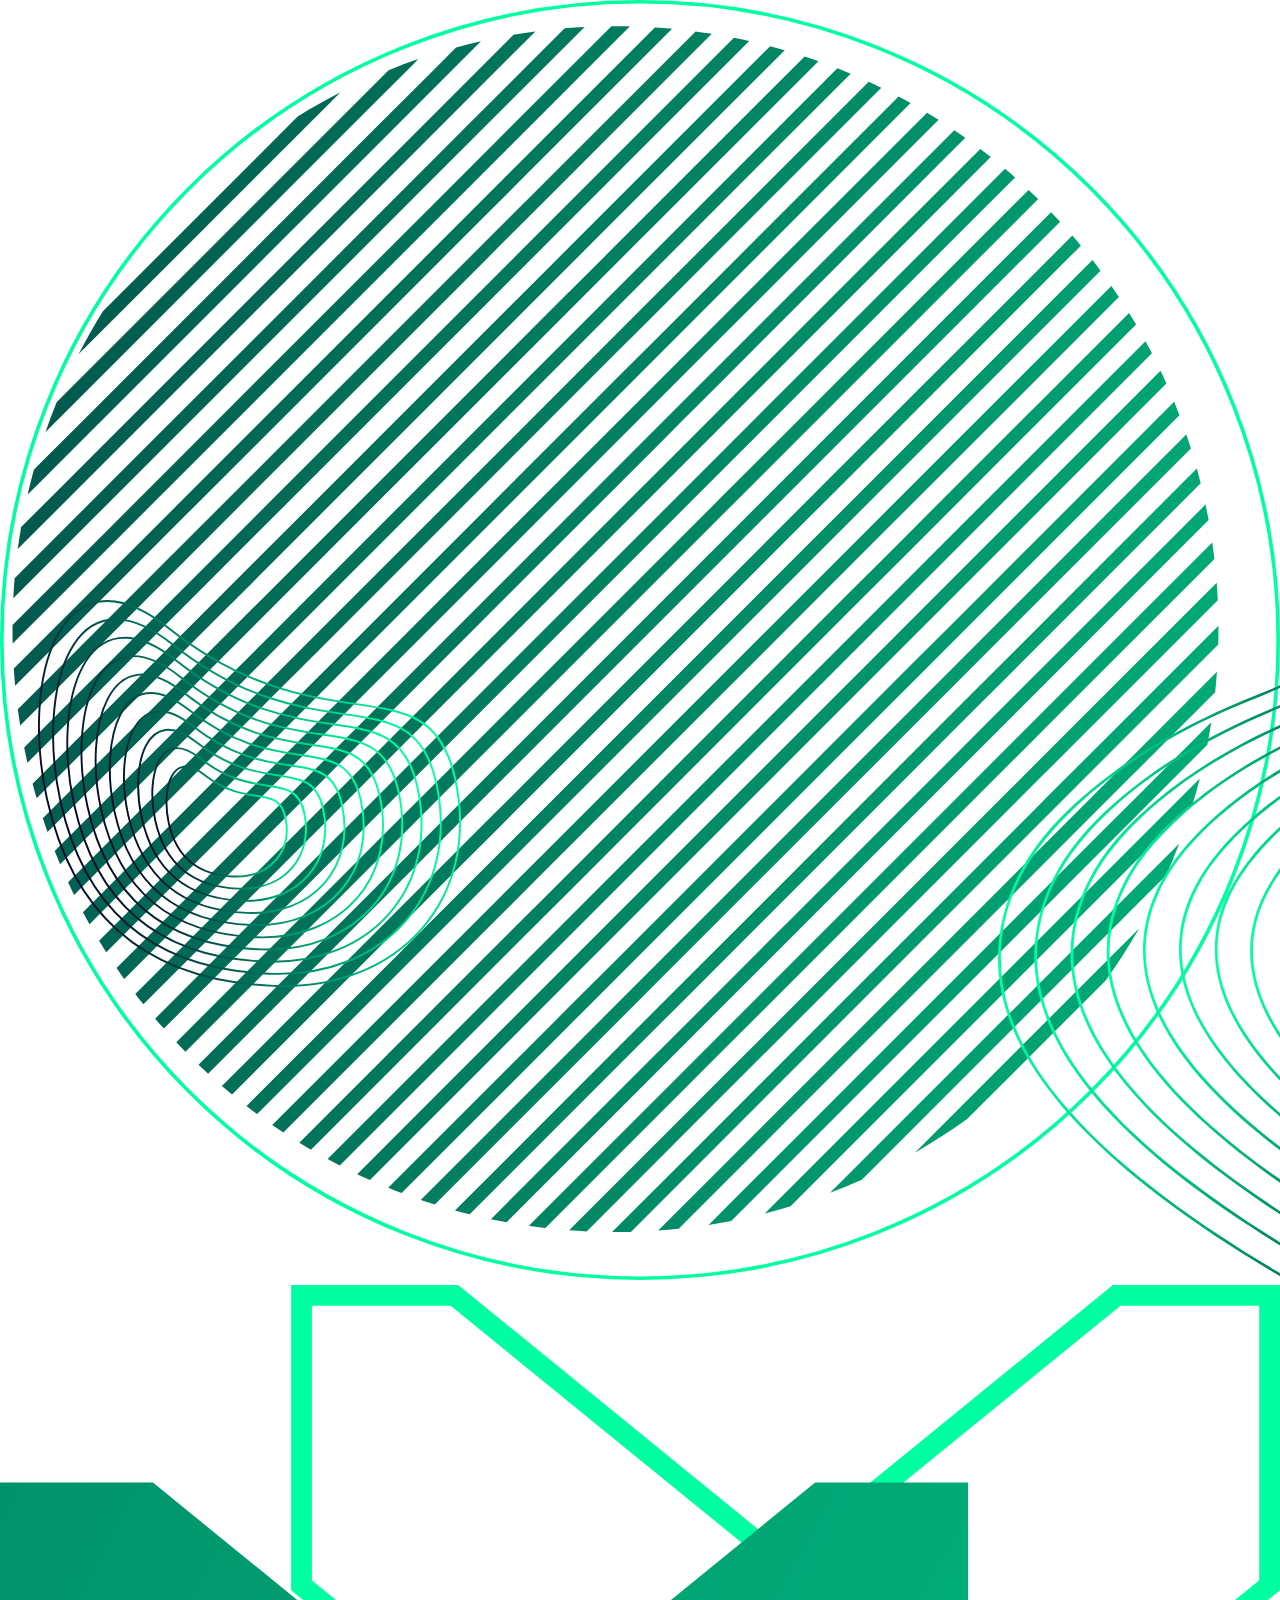
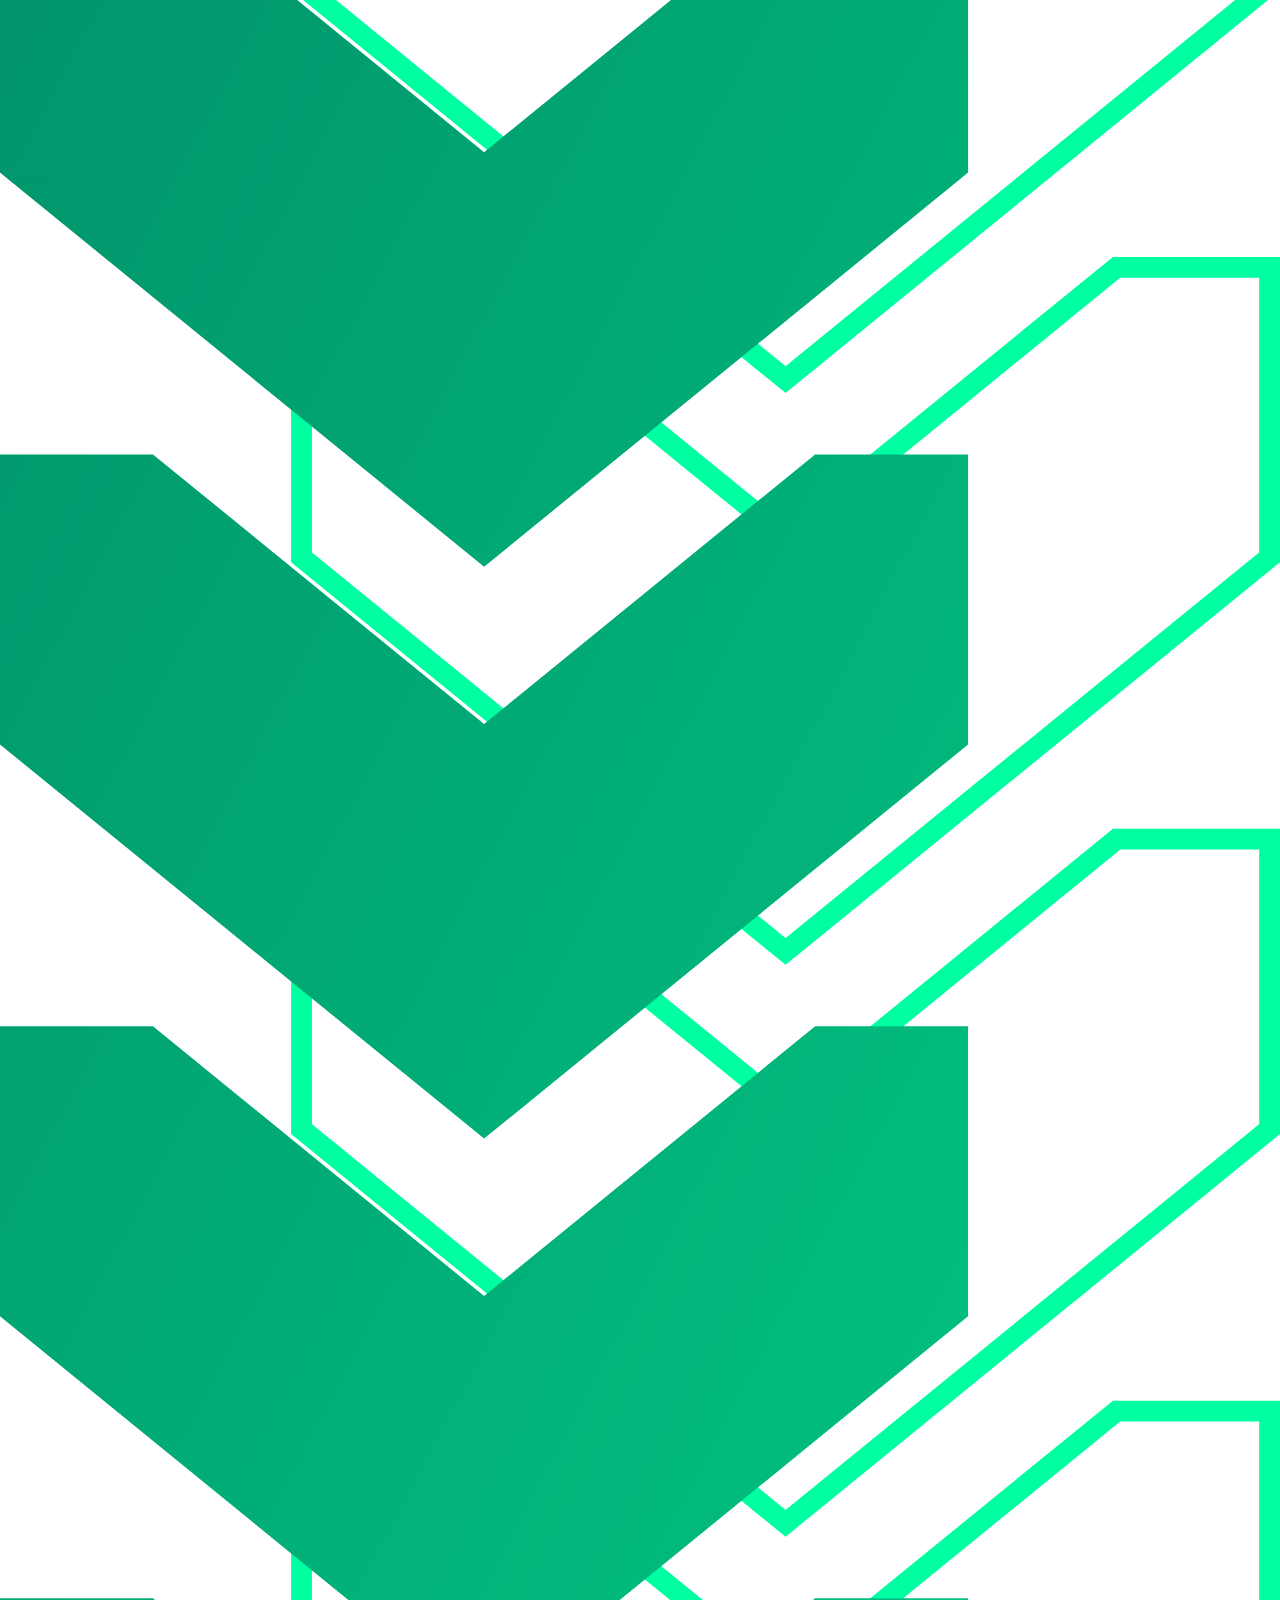
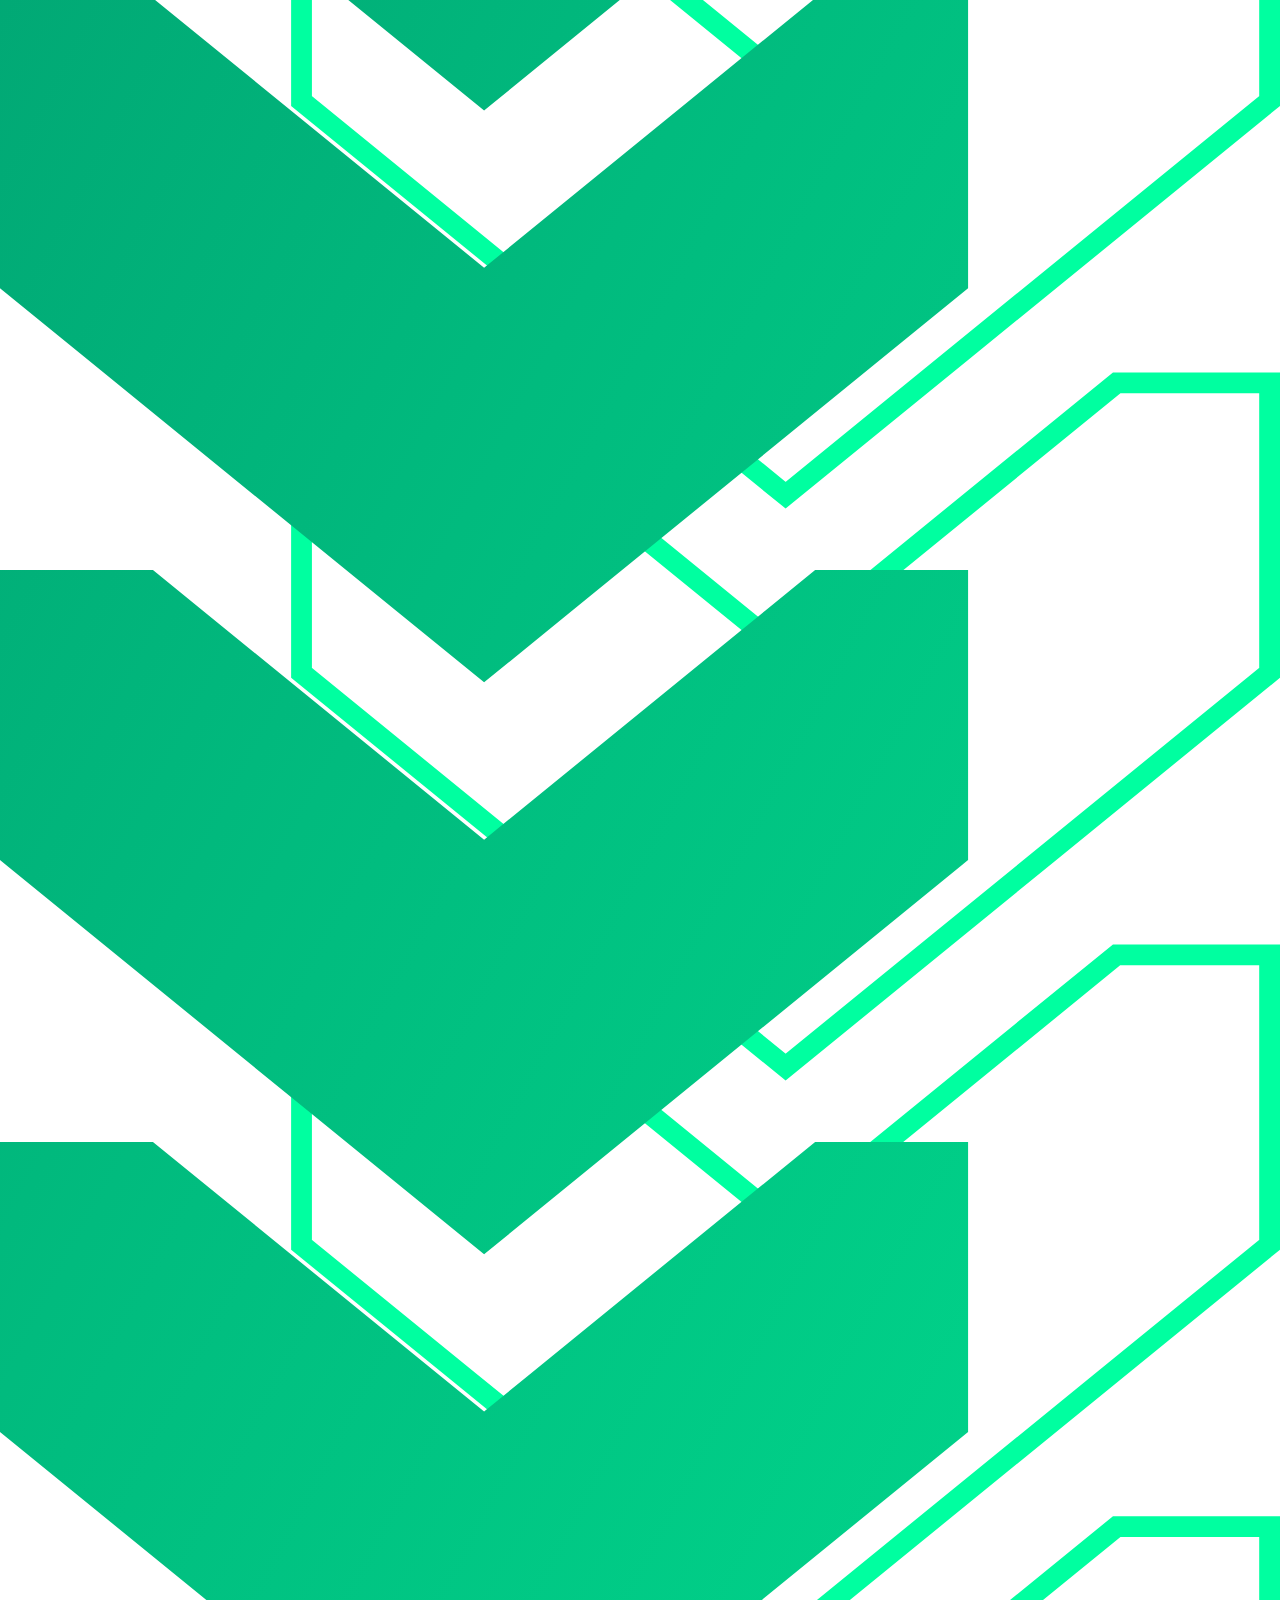
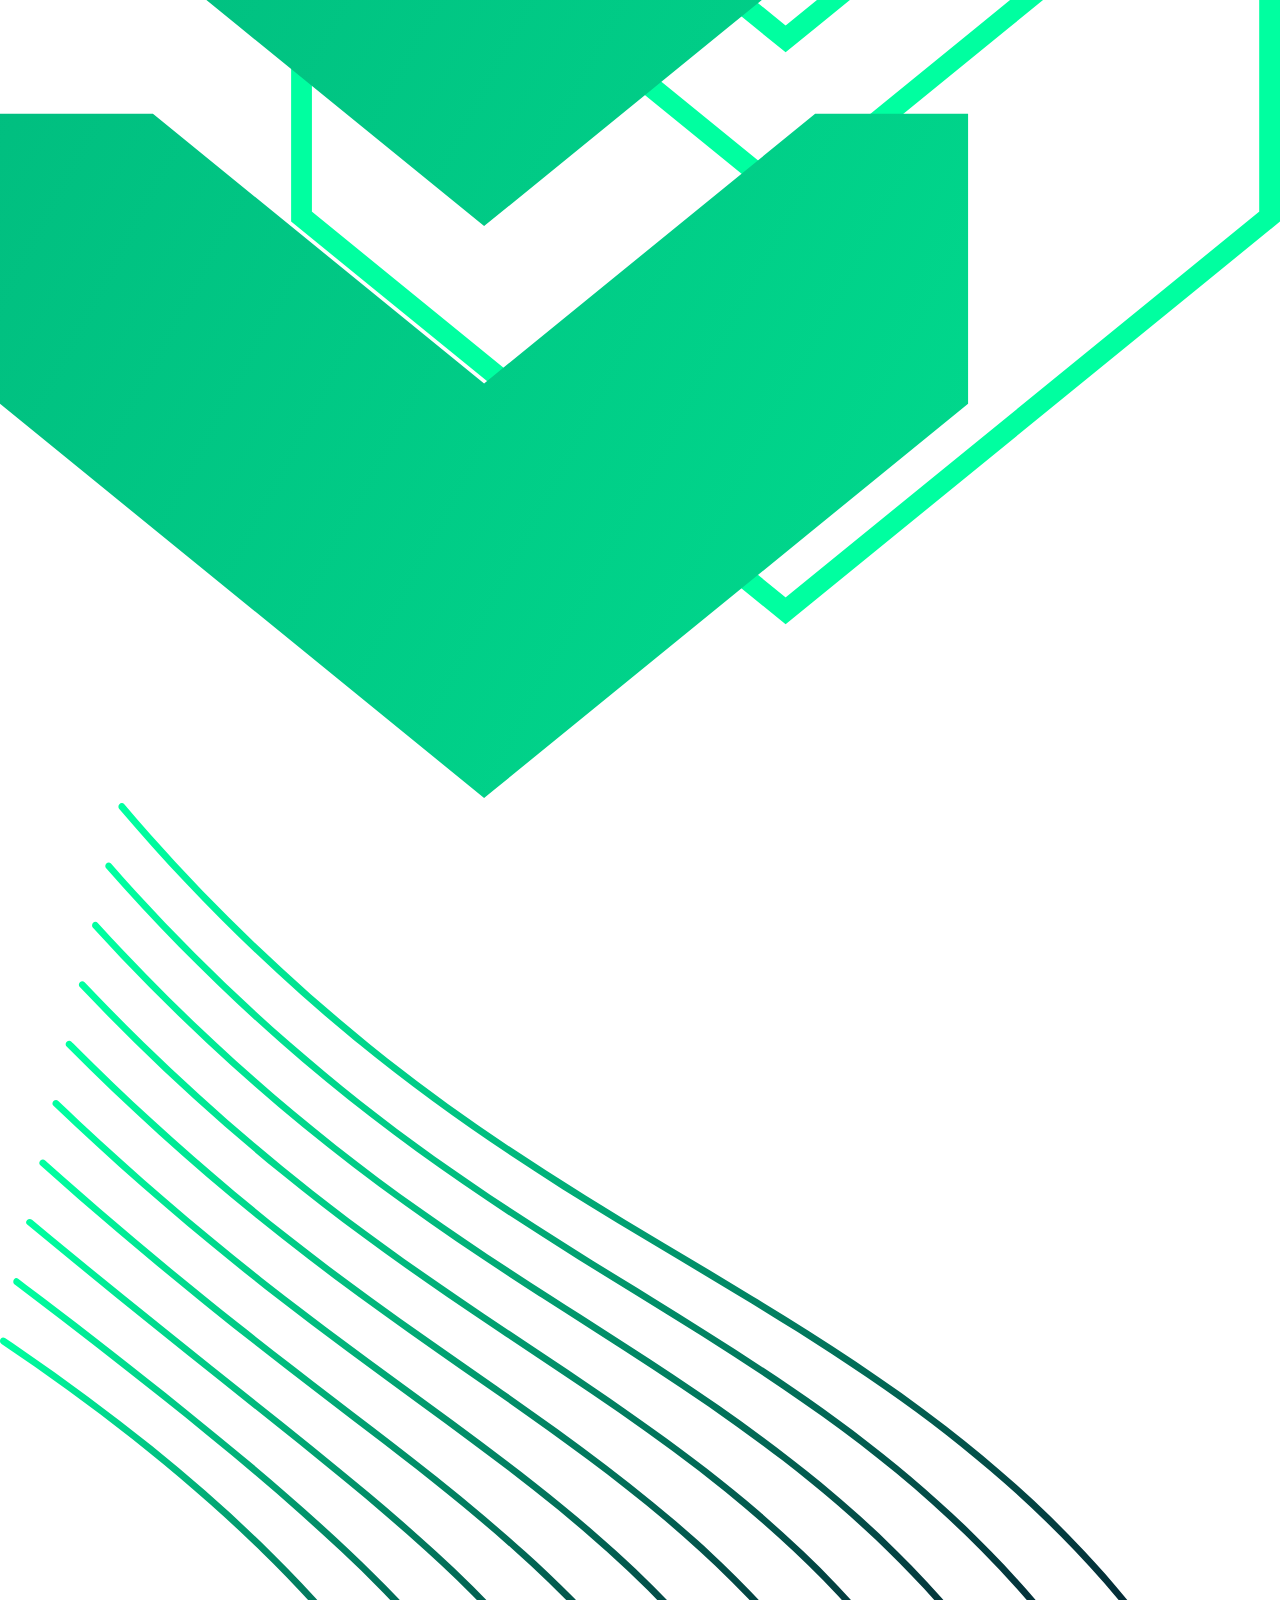
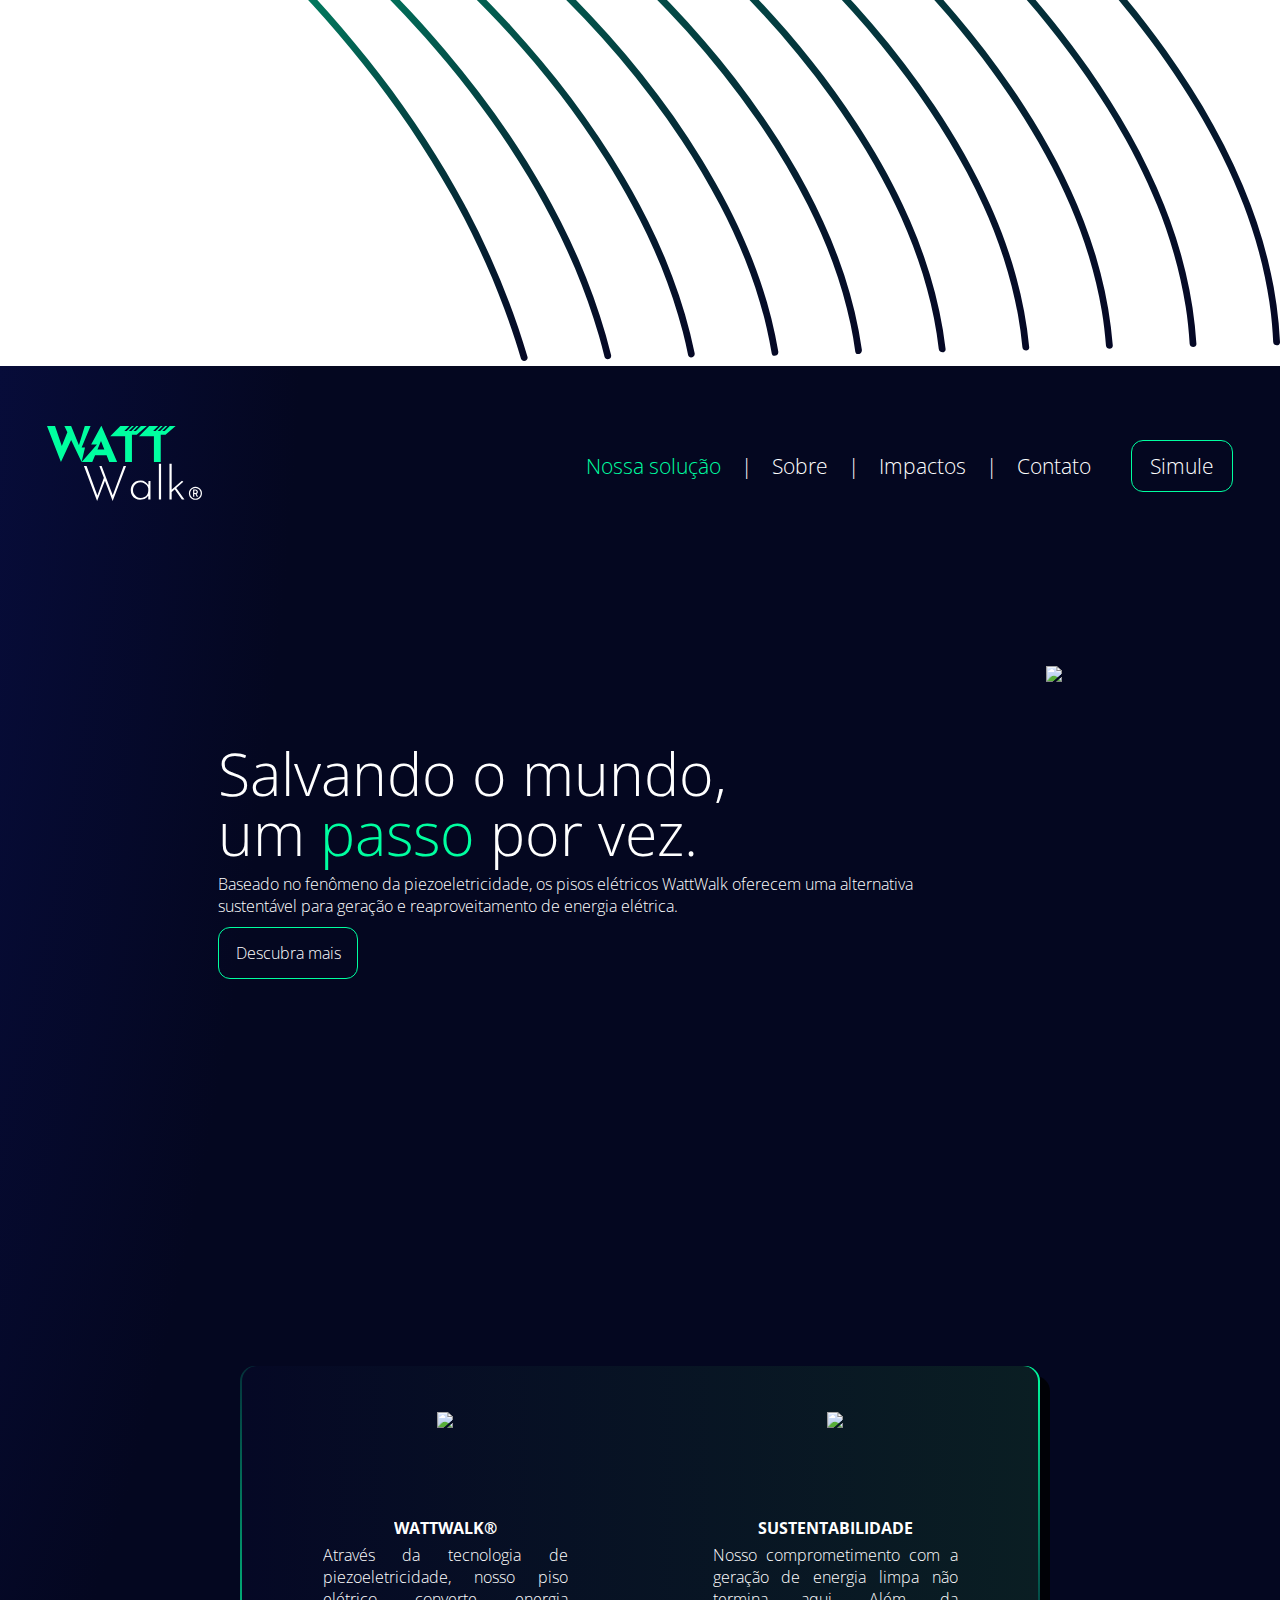
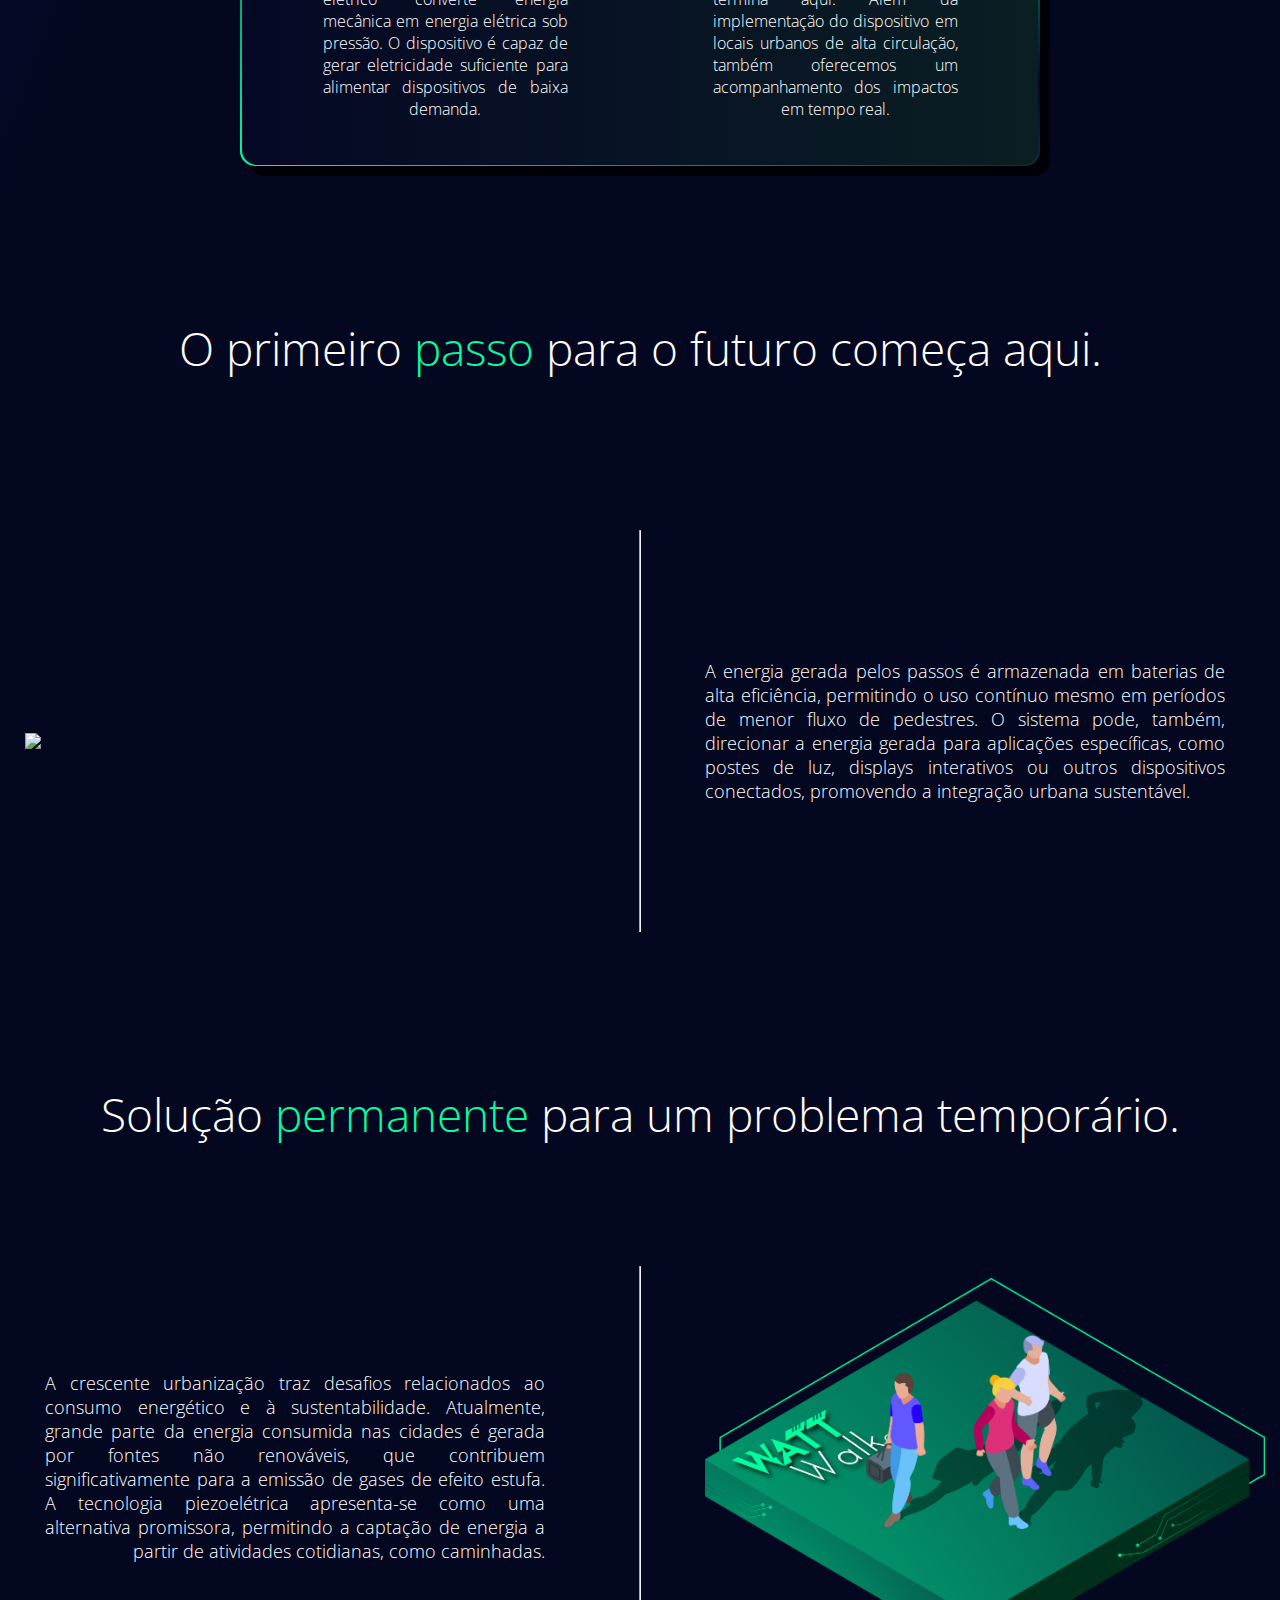
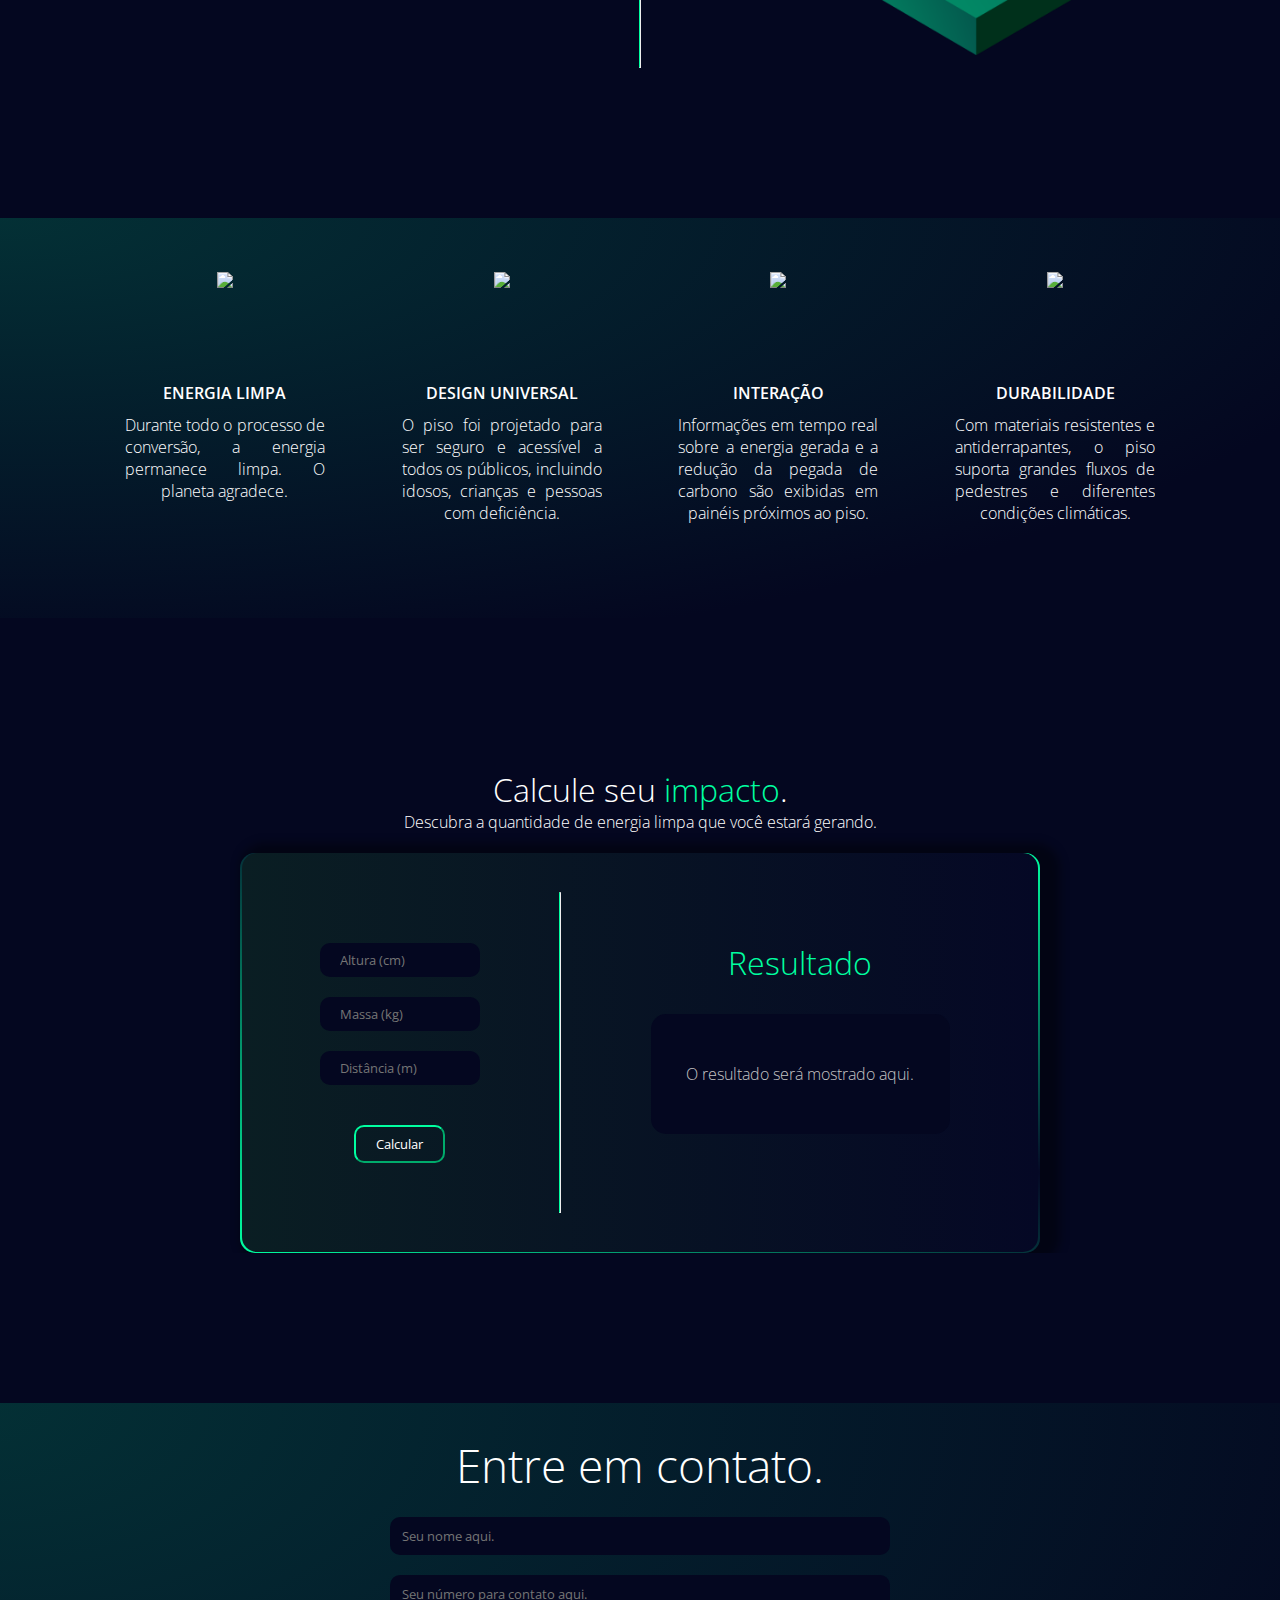
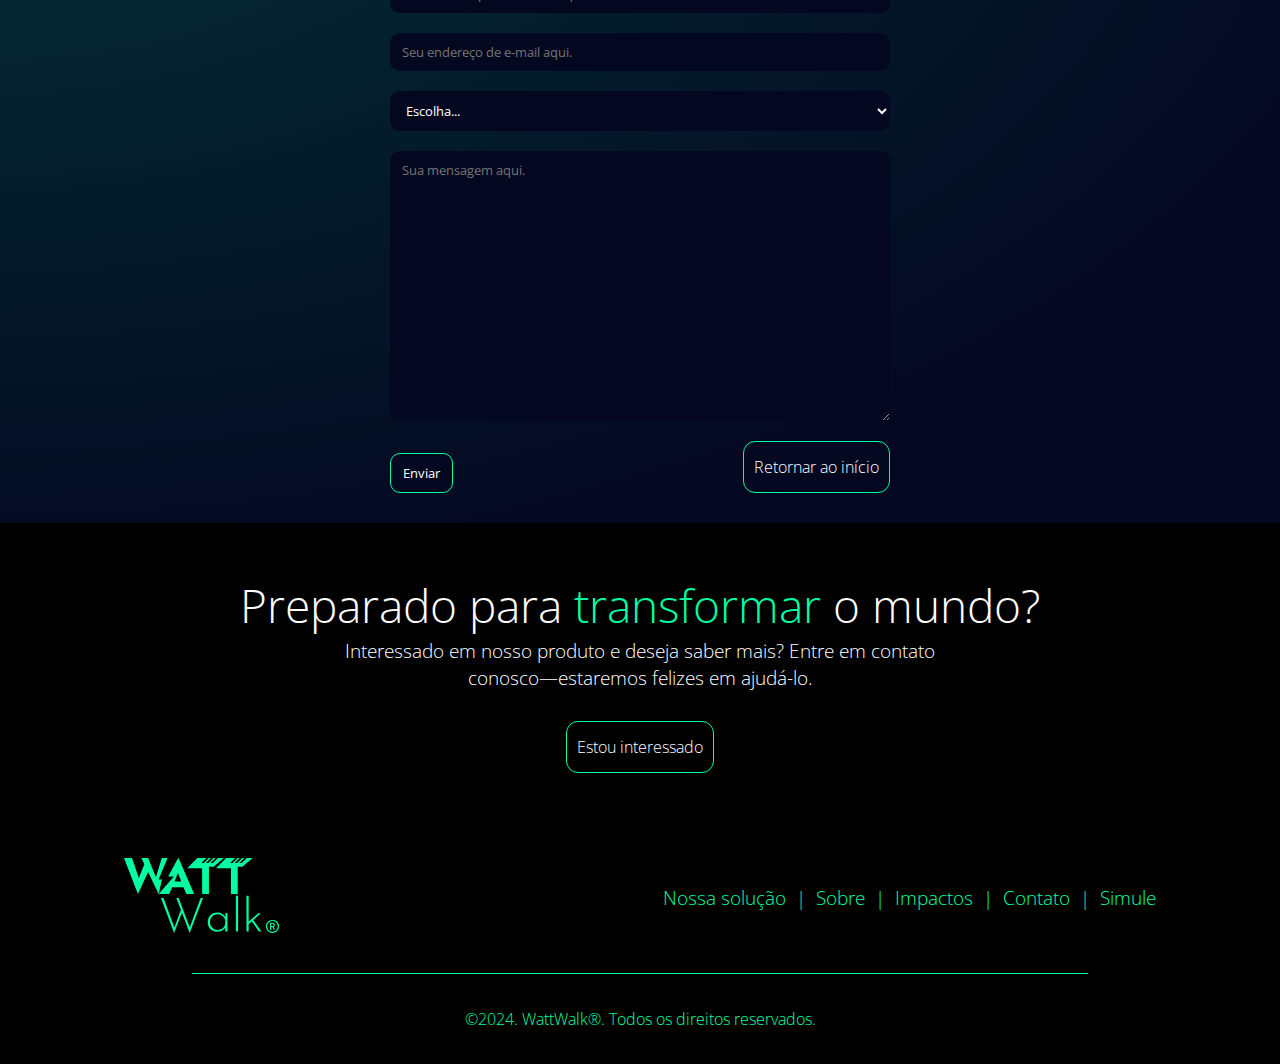
==== commit 8e084f45: "add background elements for main page" ====
--- a/page/index.html
+++ b/page/index.html
@@ -9,6 +9,9 @@
 <body>
     <img class="blend-curves" src="images/blend-curves-01.svg">
     <img class="blend-elipses" src="images/blend-elipses-01.svg">
+    <img class="circle" src="images/circle-01.svg">
+    <img class="arrows" src="images/arrows-01.svg">
+    <img class="blend-curves2" src="images/blend-curve2-01.svg">
     <div class="wrap">
         <div class="topnav">
             <div class="left">
--- a/page/style.css
+++ b/page/style.css
@@ -418,5 +418,179 @@
     font-size:0.5em;
     width:70%;
     color:rgb(196, 196, 196);
-
+}
+.contact-section, .contact-forms {
+    display: flex;
+    flex-direction: column;
+    justify-content: center;
+    align-items: center;
+}
+.contact-section {
+    padding:30px;
+    gap:20px;
+    width:100%;
+    background: radial-gradient(farthest-corner at 0 0, #00FFA0 -400%,#040720 80%);
+    z-index:1;
+}
+
+#contact-title {
+    font-size: 2.9em;
+    font-weight: 200;
+    color: white;
+}
+label {
+    font-weight:200;
+    color: white;
+}
+
+.contact-forms {
+    gap:20px;
+}
+
+.contact-forms input, .contact-forms select, .contact-forms textarea {
+    border-radius: 10px;
+    padding: 10px 12px;
+    background-color: #040720;
+    color:white;
+    font-family: 'Open Sans', sans-serif;
+    border: none;
+}
+#contact-btn {
+    border:0.5px solid #00FFA0;
+}
+
+.form {
+    display: flex;
+    flex-direction: column;
+    width: 500px;
+    gap:5px;
+}
+.message textarea{
+    height:250px;
+    outline: none;
+    resize:vertical;
+}
+
+.contact-btn {
+    display: flex;
+    flex-direction: row;
+    justify-content: space-between;
+    align-items: end;
+    width:100%;
+}
+.home-btn {
+    border: 1px solid #00FFA0;
+    border-radius: 12px;
+    height:50px;
+    width:auto;
+    padding:0 10px;
+    display:flex;
+    justify-content: center;
+    align-items: center;
+    position: relative;
+    text-decoration: none;
+    color:white;
+    font-size: 1em;
+    font-weight:200;
+}
+footer {
+    width:100%;
+    height:auto;
+    display: flex;
+    justify-content: center;
+    align-items: center;
+    flex-direction: column;
+    background-color: black;
+}
+footer p{
+    font-size:2.9em;
+    color:white;
+    font-weight:200;
+}
+.final-section {
+    display: flex;
+    flex-direction:column;
+    justify-content: center;
+    align-items: center;
+    color:white;
+    font-weight:200;
+    width:100%;
+    height:300px;
+}
+.final-section-intro {
+    display: flex;
+    flex-direction: column;
+    justify-content: center;
+    align-items: center;
+}
+.final-subtext {
+    font-size:1.2em;
+    width:70%;
+    white-space: normal;
+    text-align: center;
+}
+.final-btn {
+    border: 1px solid #00FFA0;
+    border-radius: 12px;
+    display:flex;
+    justify-content: center;
+    align-items: center;
+    text-decoration: none;
+    height:30px;
+    padding:10px;
+    margin-top:30px;
+    color: white;
+}
+
+.hl {
+    border-bottom: 0.1px solid #00FFA0;
+    width: 70vw;
+}
+.footer-top {
+    display:flex;
+    flex-direction: row;
+    justify-content: center;
+    align-items: center;
+    height:300px;
+    width:100%;
+    gap:30vw;
+    margin:30px;
+}
+
+.nav-logo img {
+    height:75px;
+    width:auto;
+}
+
+.footer-top, .footer-bottom {
+    display: flex;
+    justify-content: center;
+    align-items: center;
+    flex-direction: row;
+    white-space: normal;
+    font-weight:200;
+    height:90px;
+    width:100%;
+}
+.footer-content {
+    display:flex;
+    justify-content: center;
+    align-items: center;
+    gap:10px;
+}
+.footer-content a{
+    color:#00FFA0;
+    text-decoration: none;
+    font-size:1.2em;
+}
+.footer-content a:hover{
+text-decoration: underline;
+text-decoration-color: #00FFA0;
+text-underline-offset: 5px;
+text-decoration-thickness: 2px;
+}
+
+.footer-bottom p{
+    font-size:1em;
+    color:#00FFA0;
 }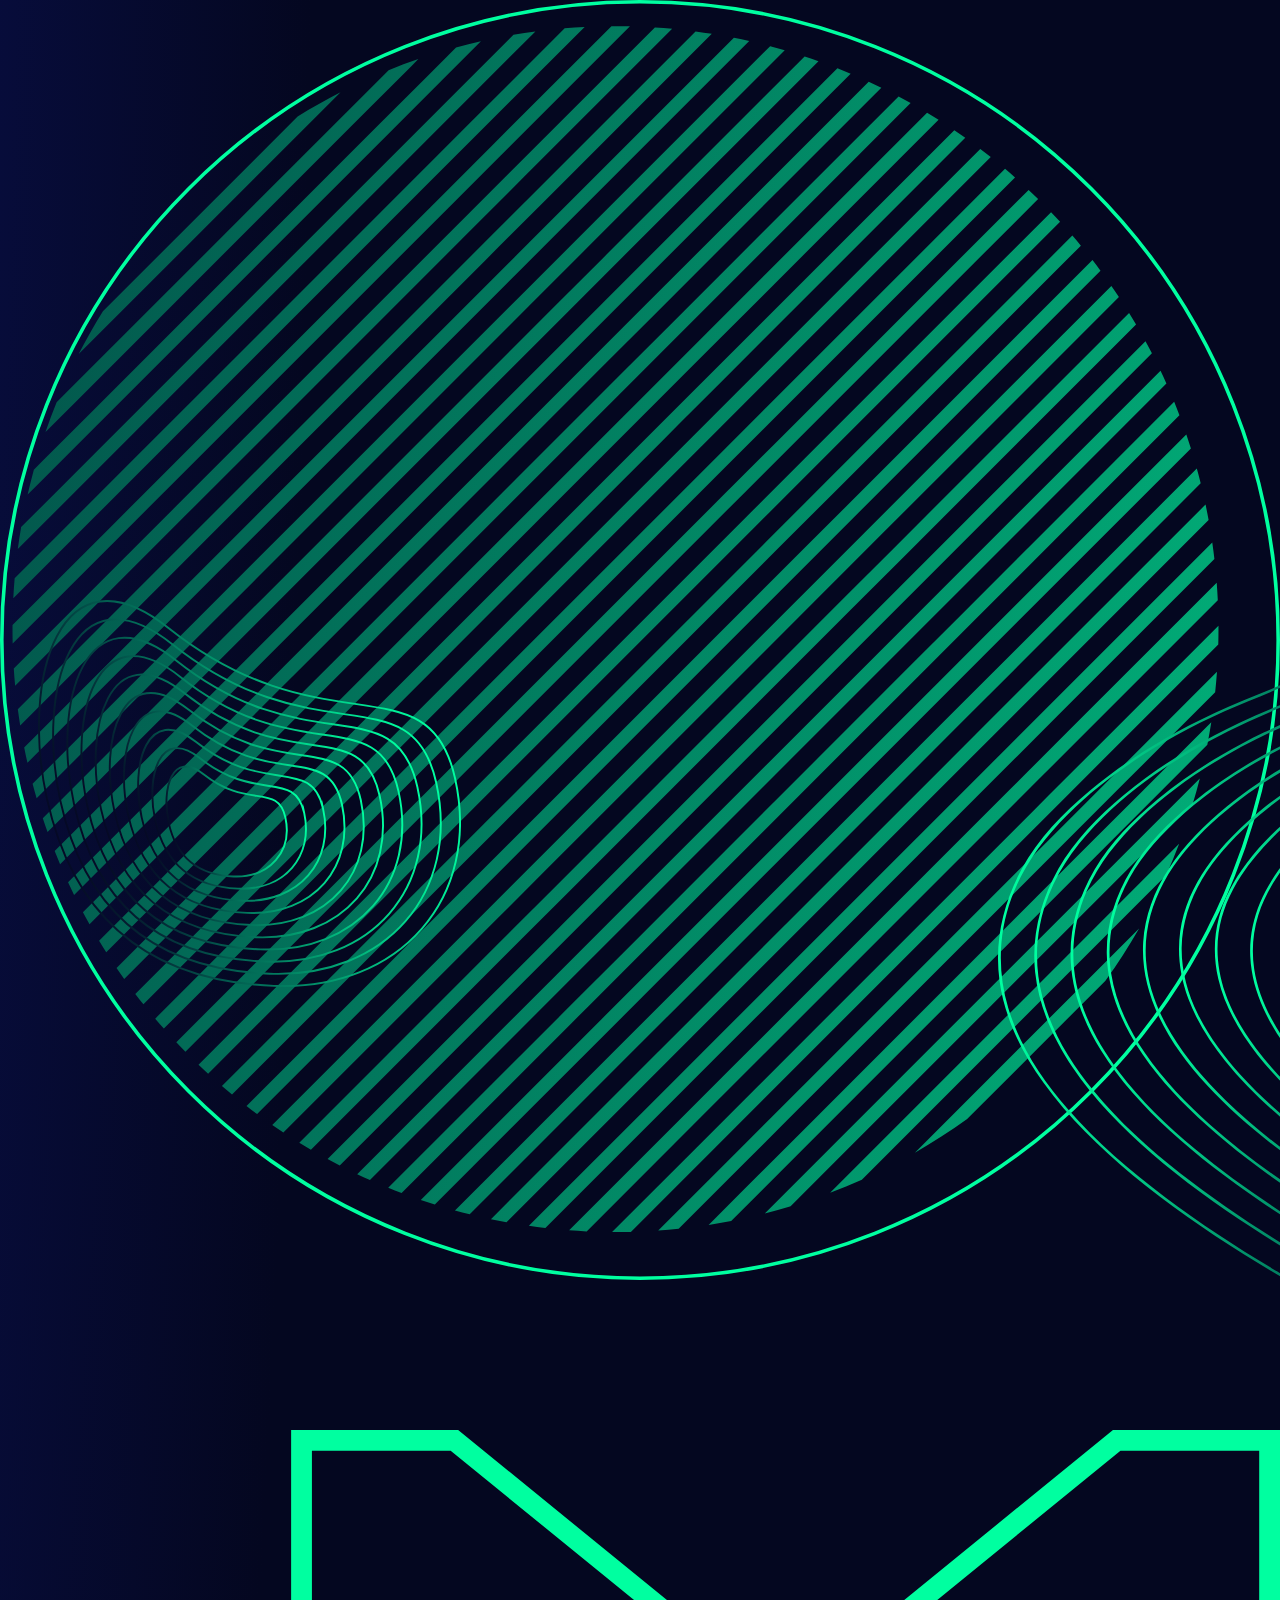
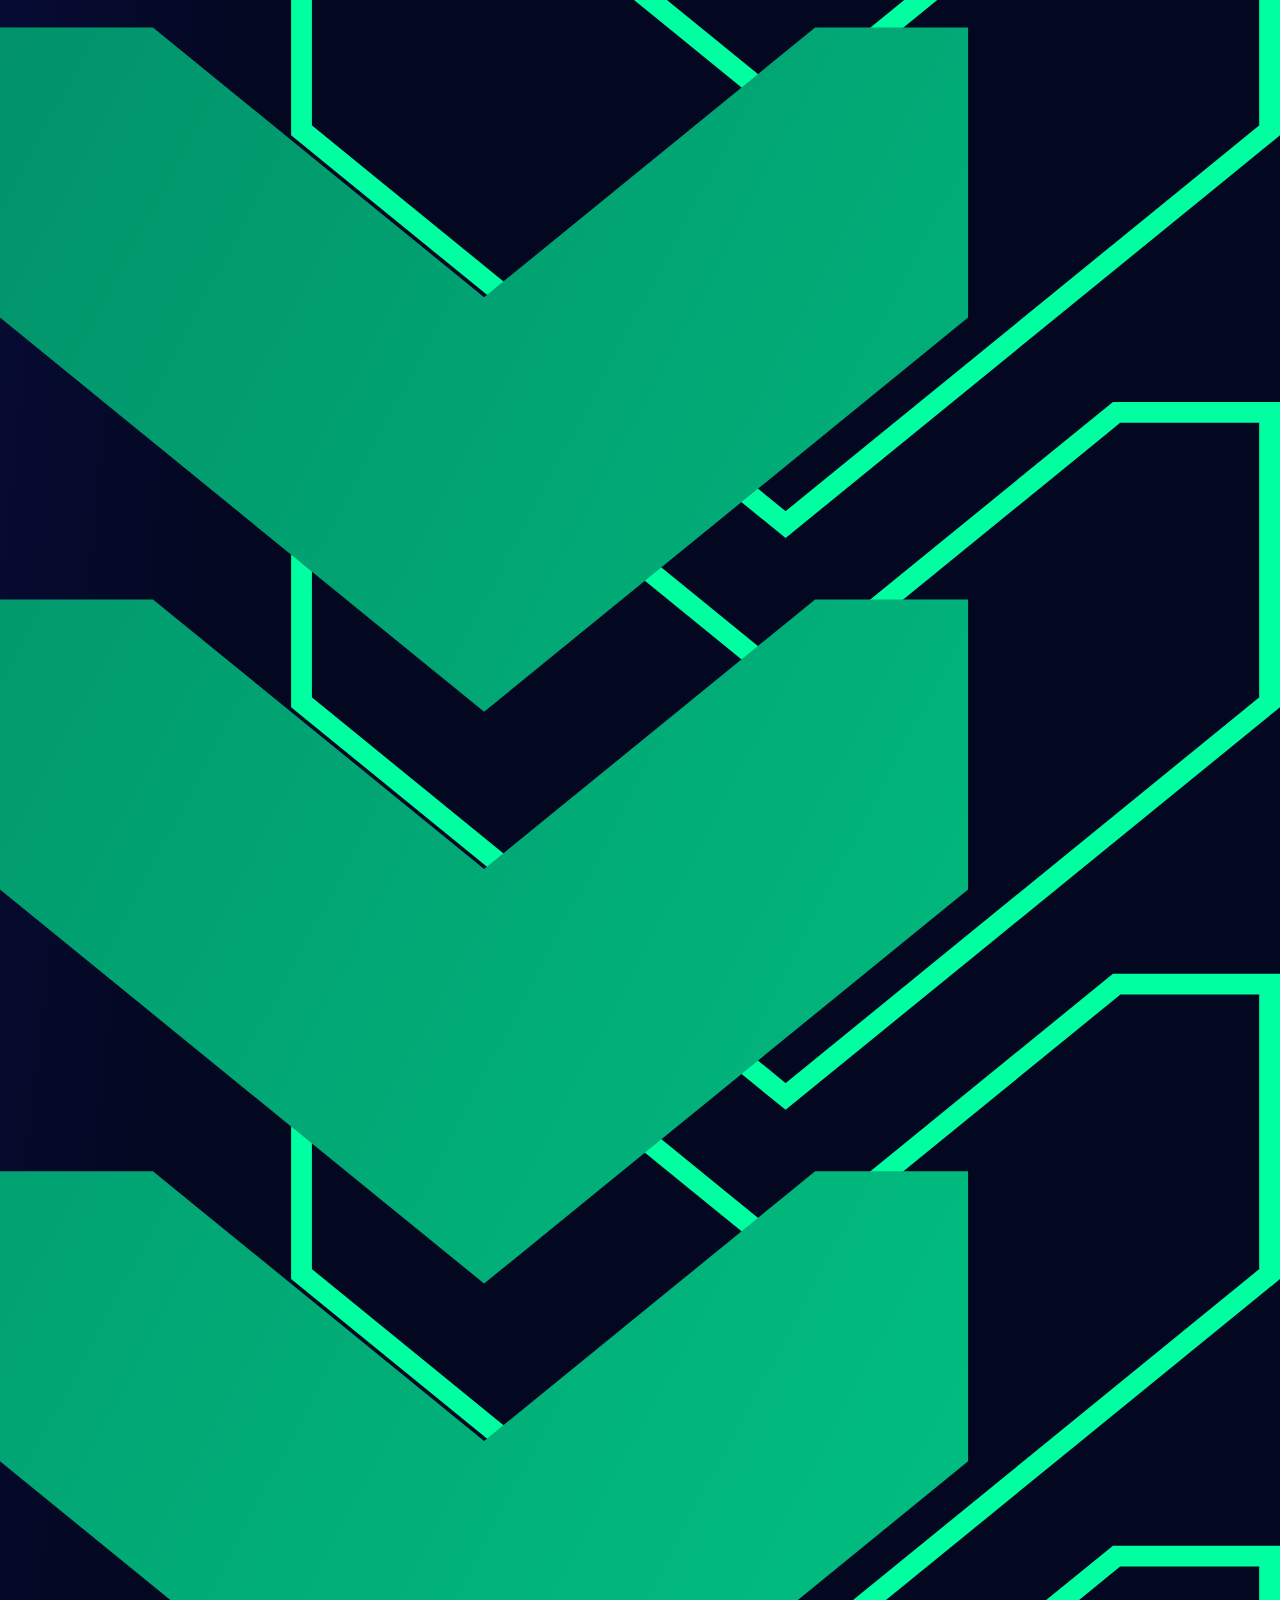
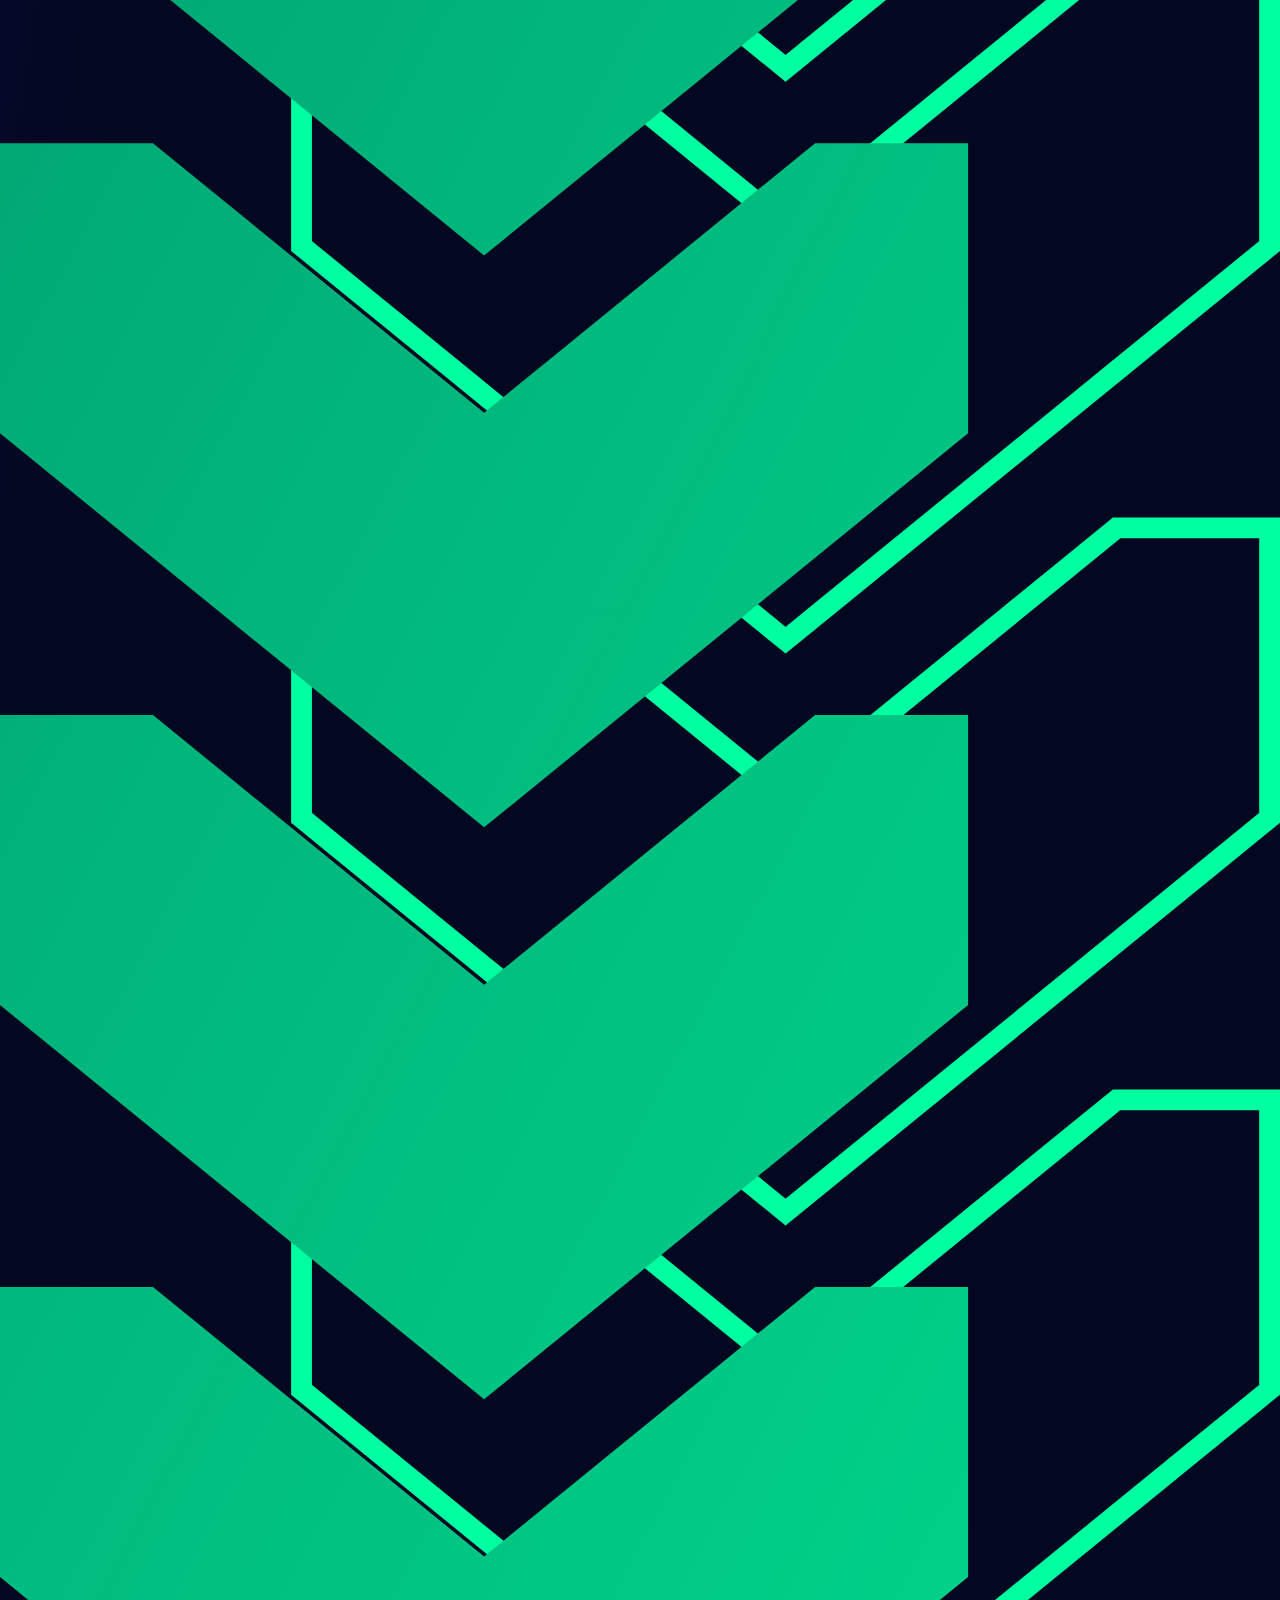
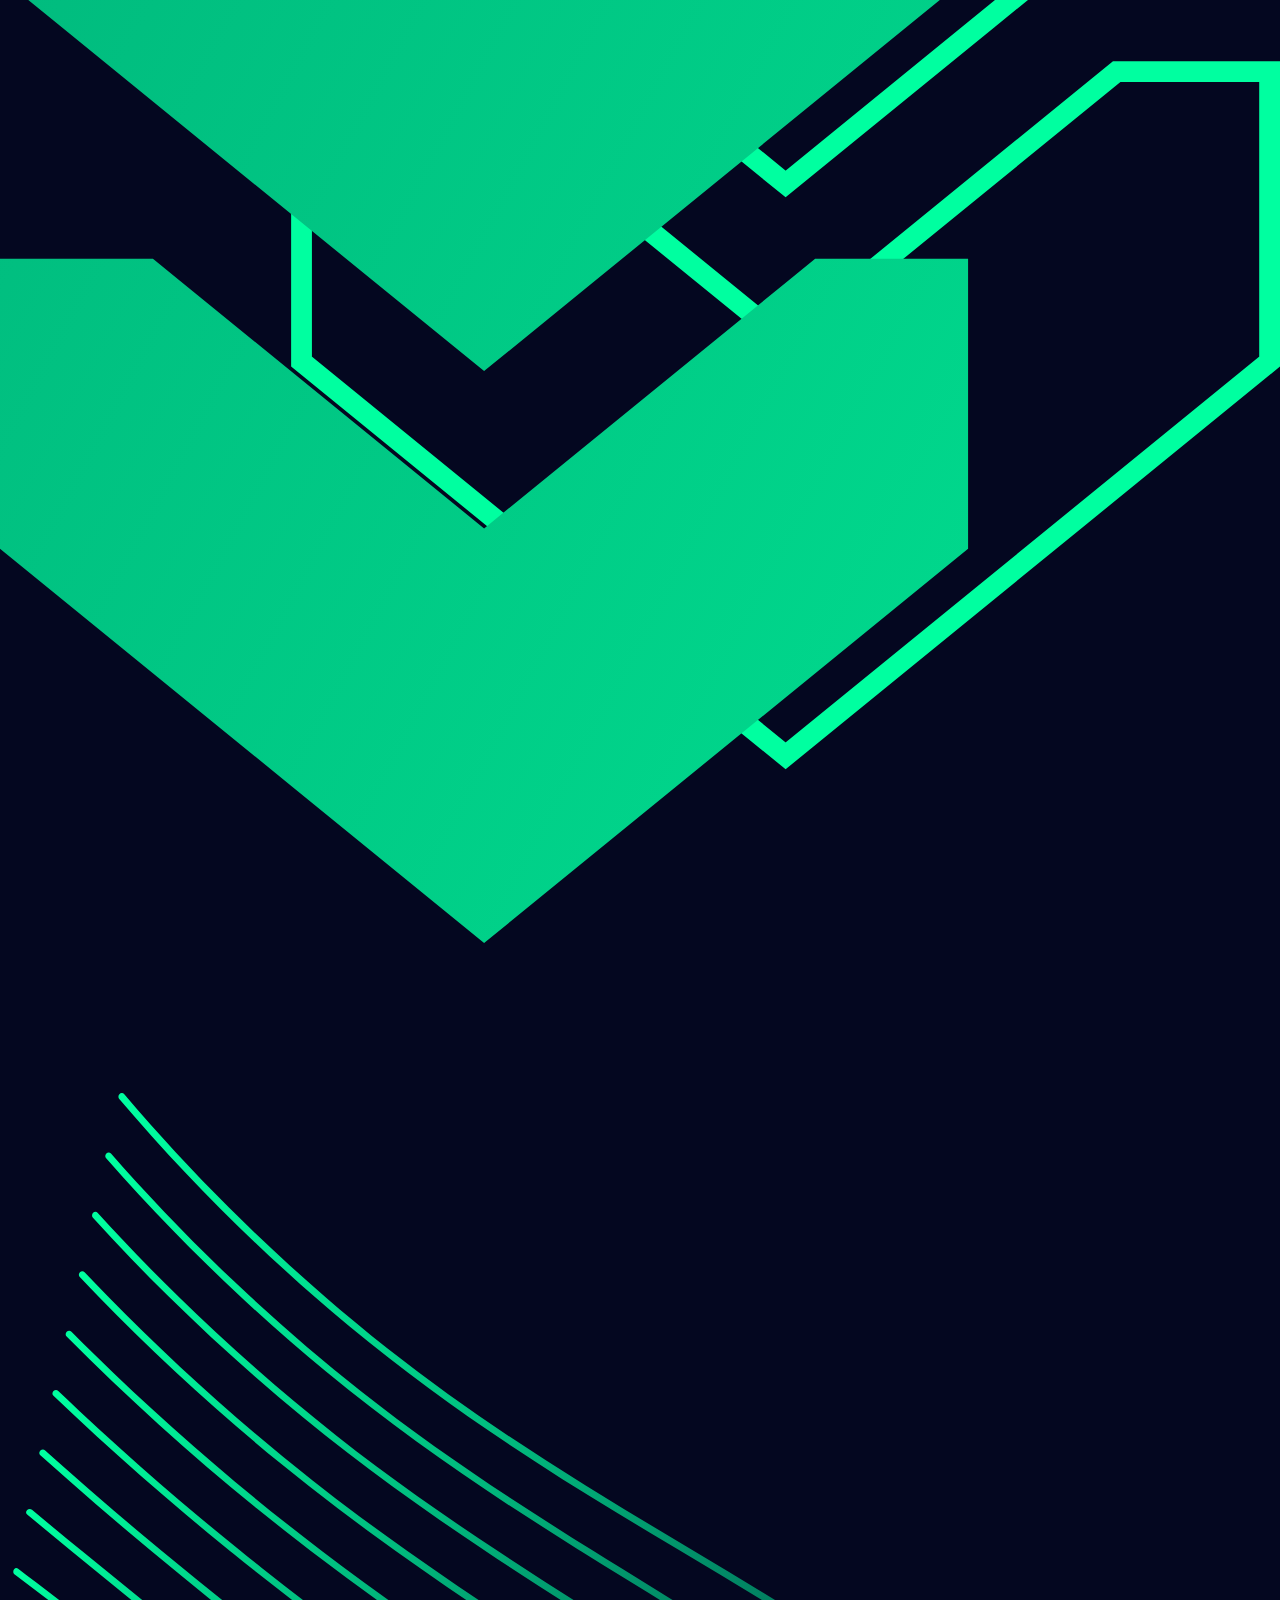
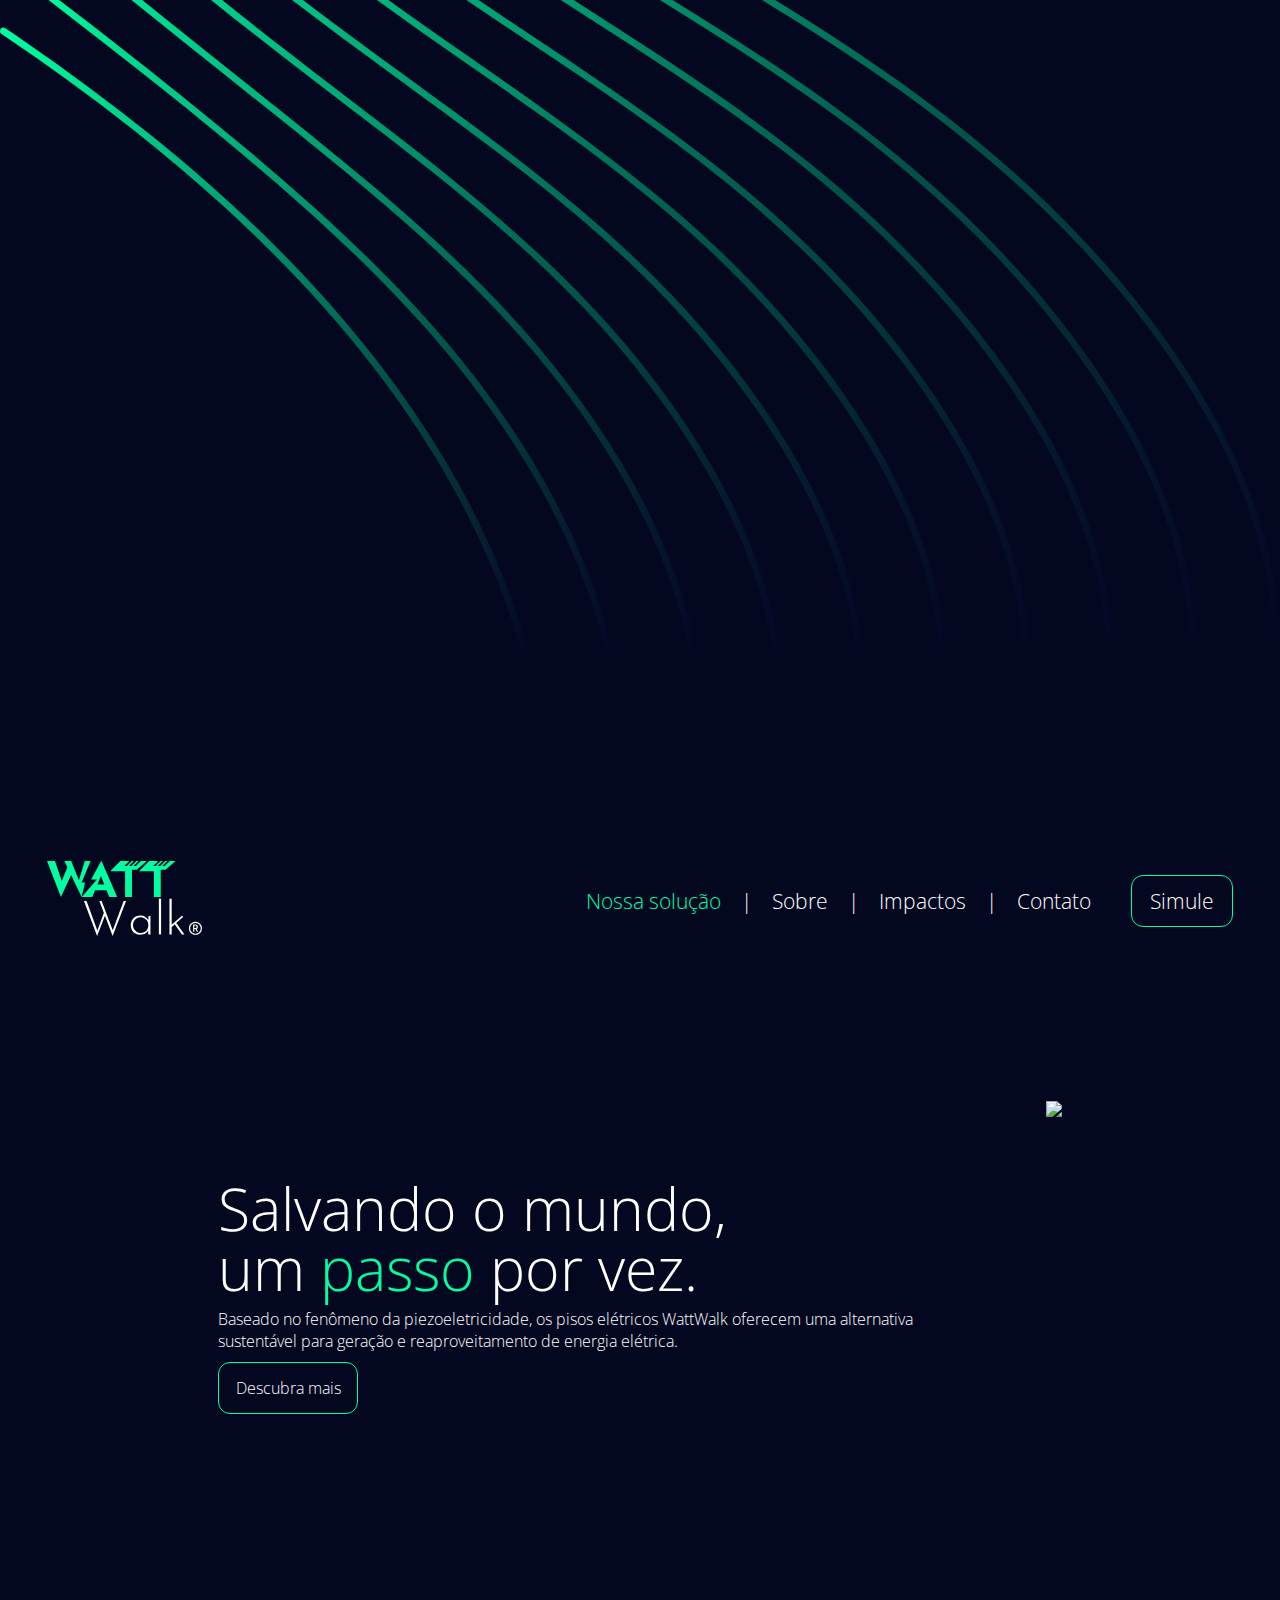
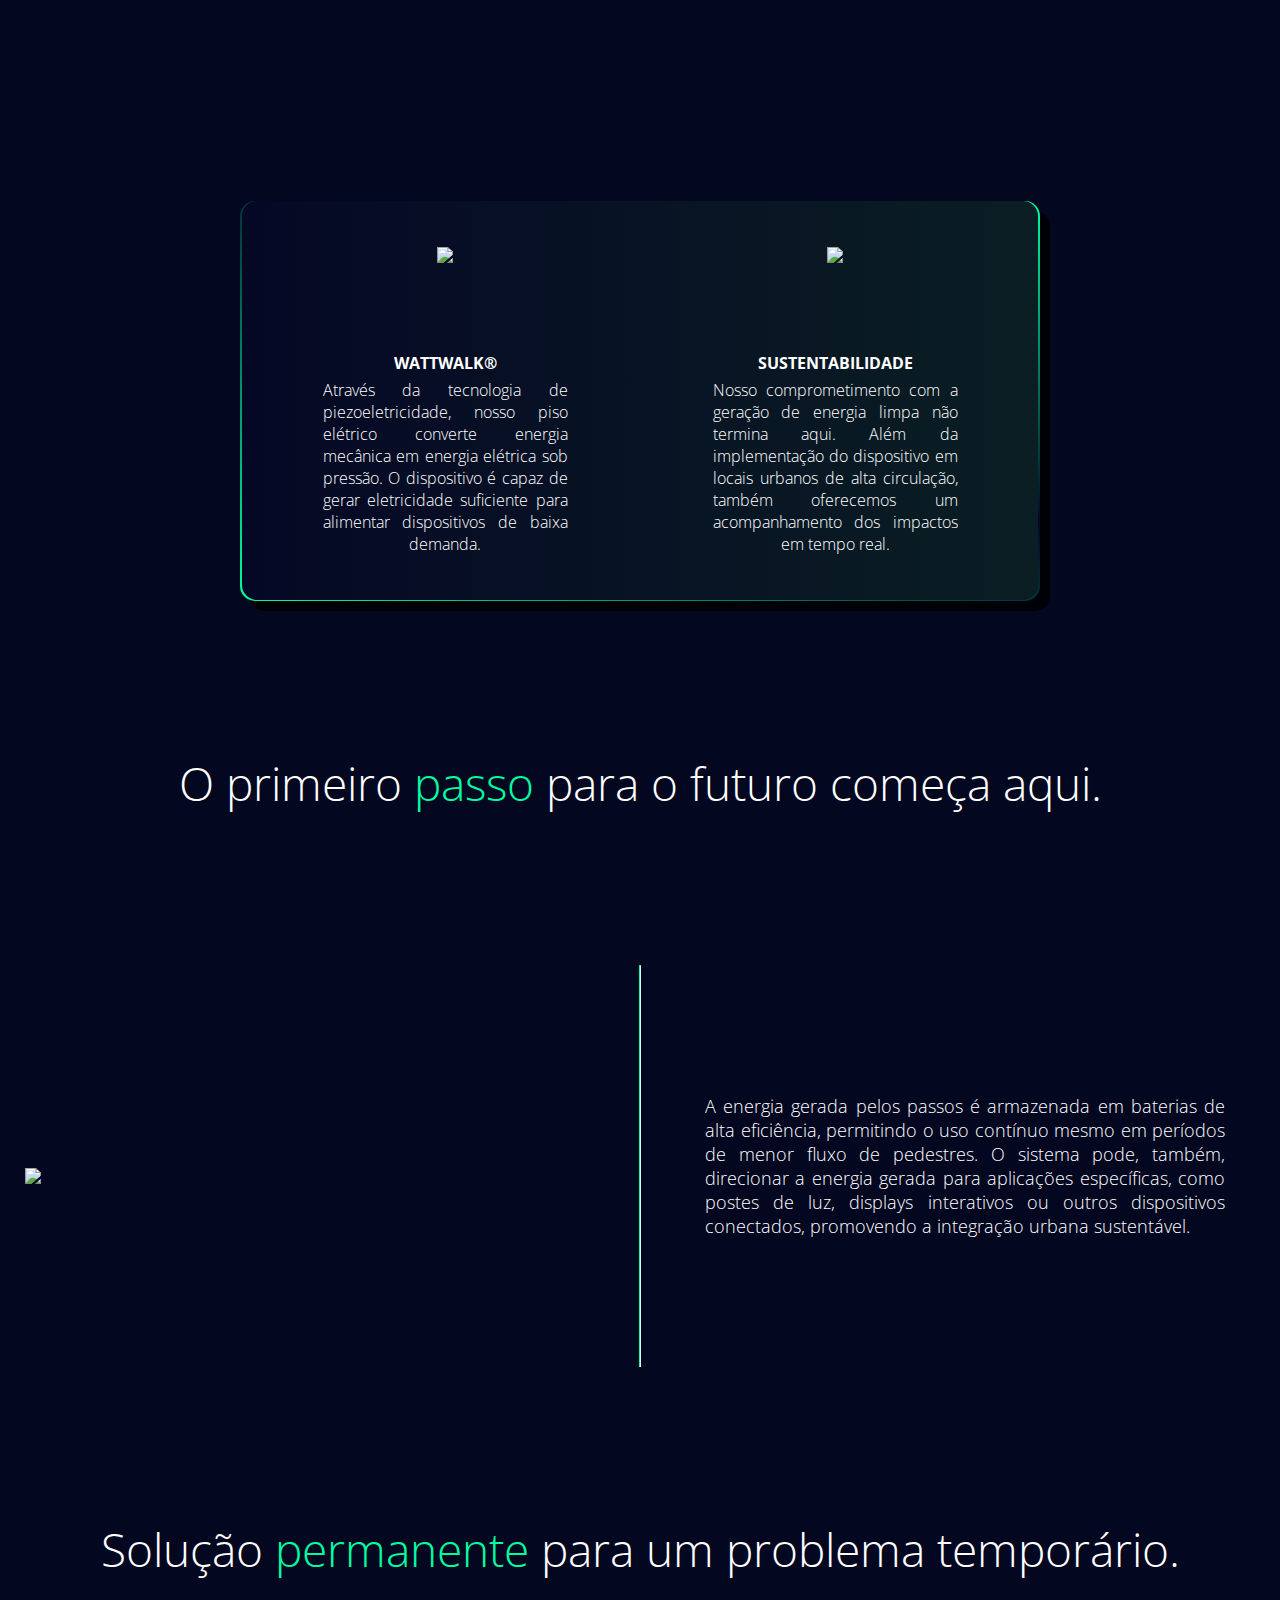
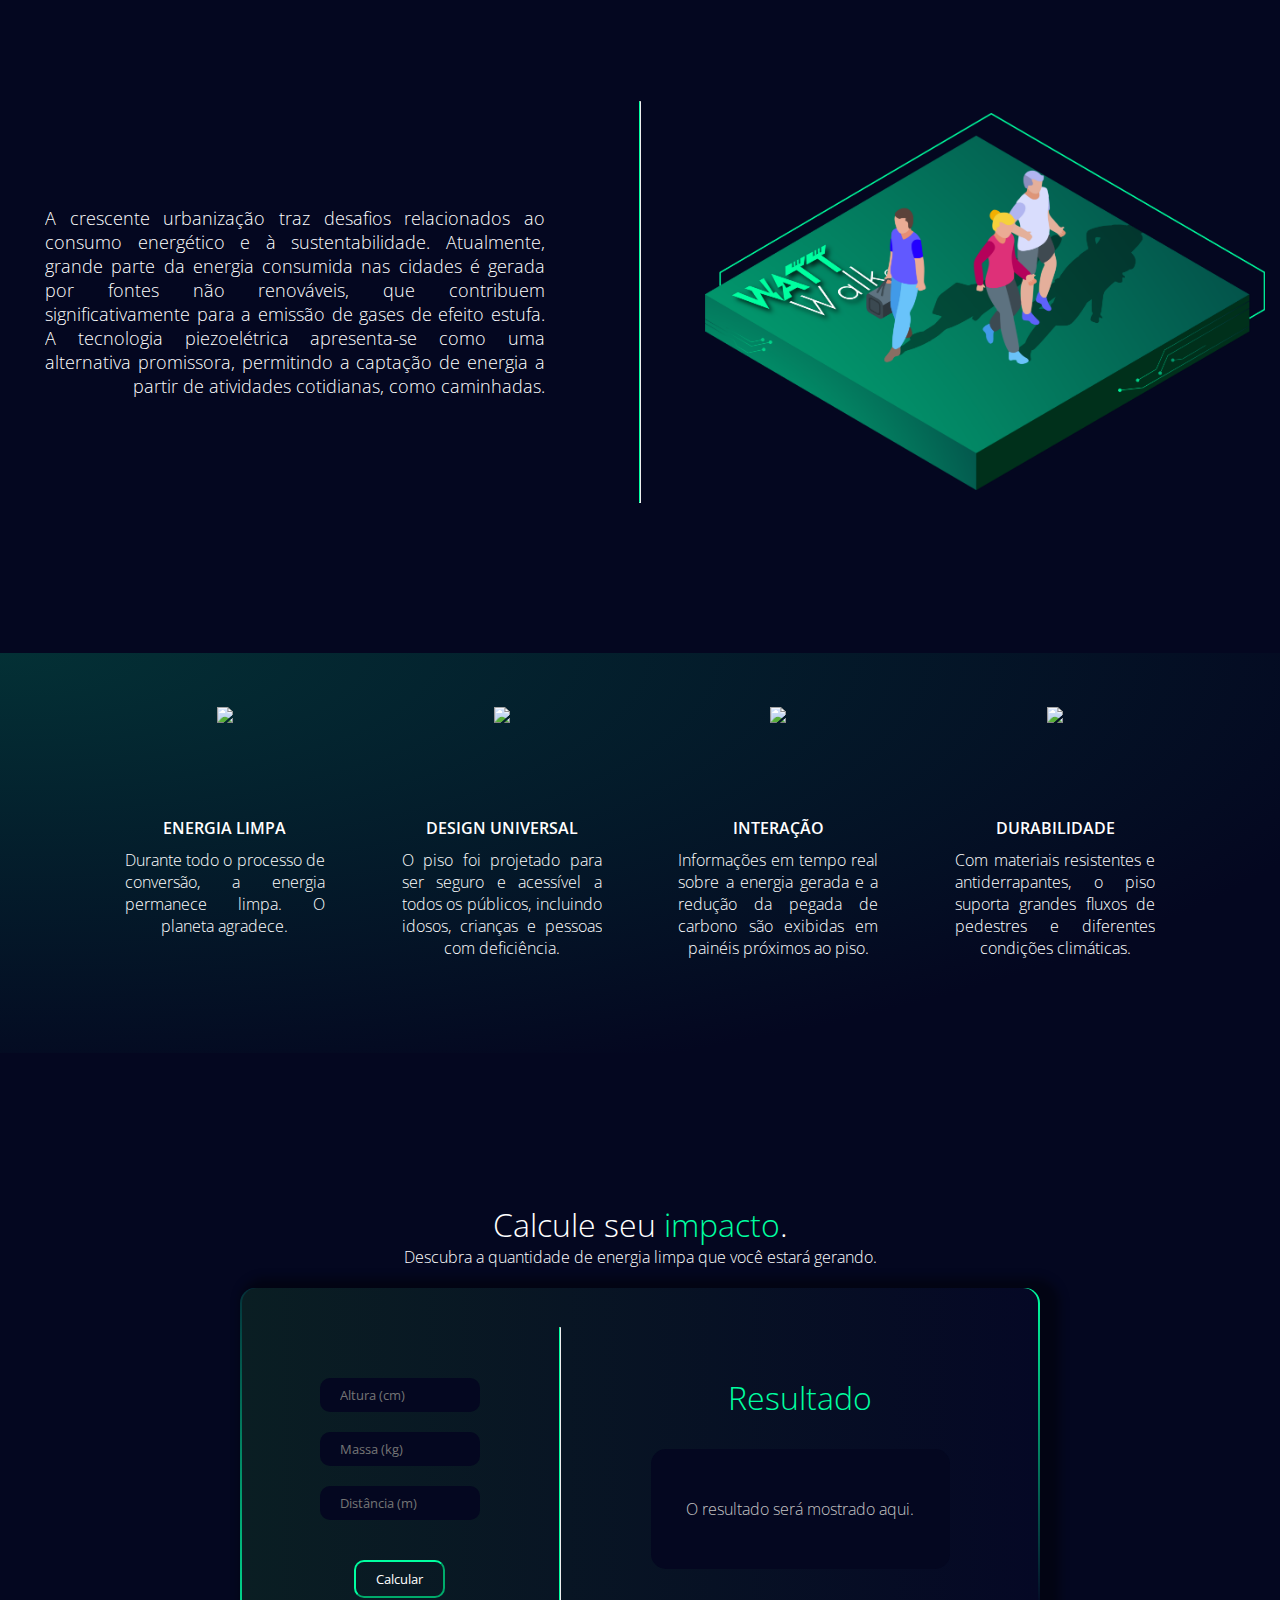
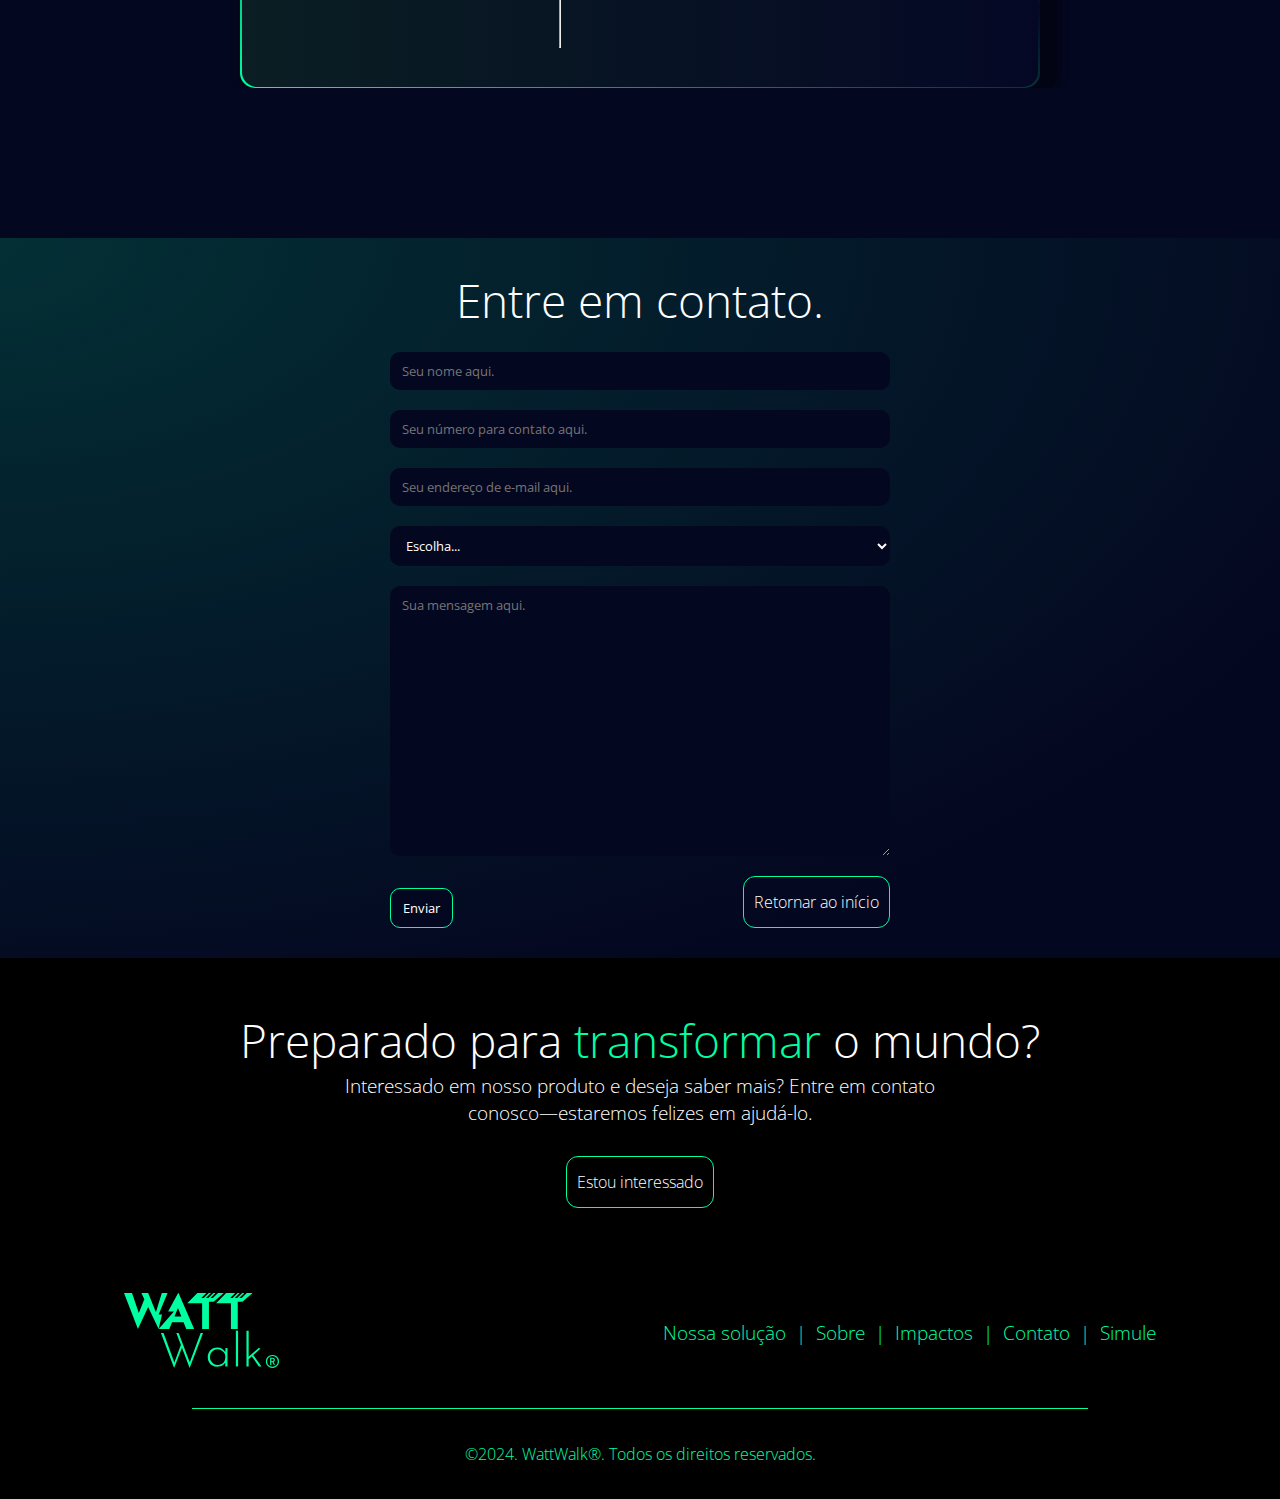
==== commit dfc0b994: "change: background html element location" ====
--- a/page/index.html
+++ b/page/index.html
@@ -7,12 +7,12 @@
     <link rel="stylesheet" href="style.css">
 </head>
 <body>
-    <img class="blend-curves" src="images/blend-curves-01.svg">
-    <img class="blend-elipses" src="images/blend-elipses-01.svg">
-    <img class="circle" src="images/circle-01.svg">
-    <img class="arrows" src="images/arrows-01.svg">
-    <img class="blend-curves2" src="images/blend-curve2-01.svg">
     <div class="wrap">
+        <img class="blend-curves" src="images/blend-curves-01.svg">
+        <img class="blend-elipses" src="images/blend-elipses-01.svg">
+        <img class="circle" src="images/circle-01.svg">
+        <img class="arrows" src="images/arrows-01.svg">
+        <img class="blend-curves2" src="images/blend-curve2-01.svg">
         <div class="topnav">
             <div class="left">
                 <img src="images/logo-01.svg">
